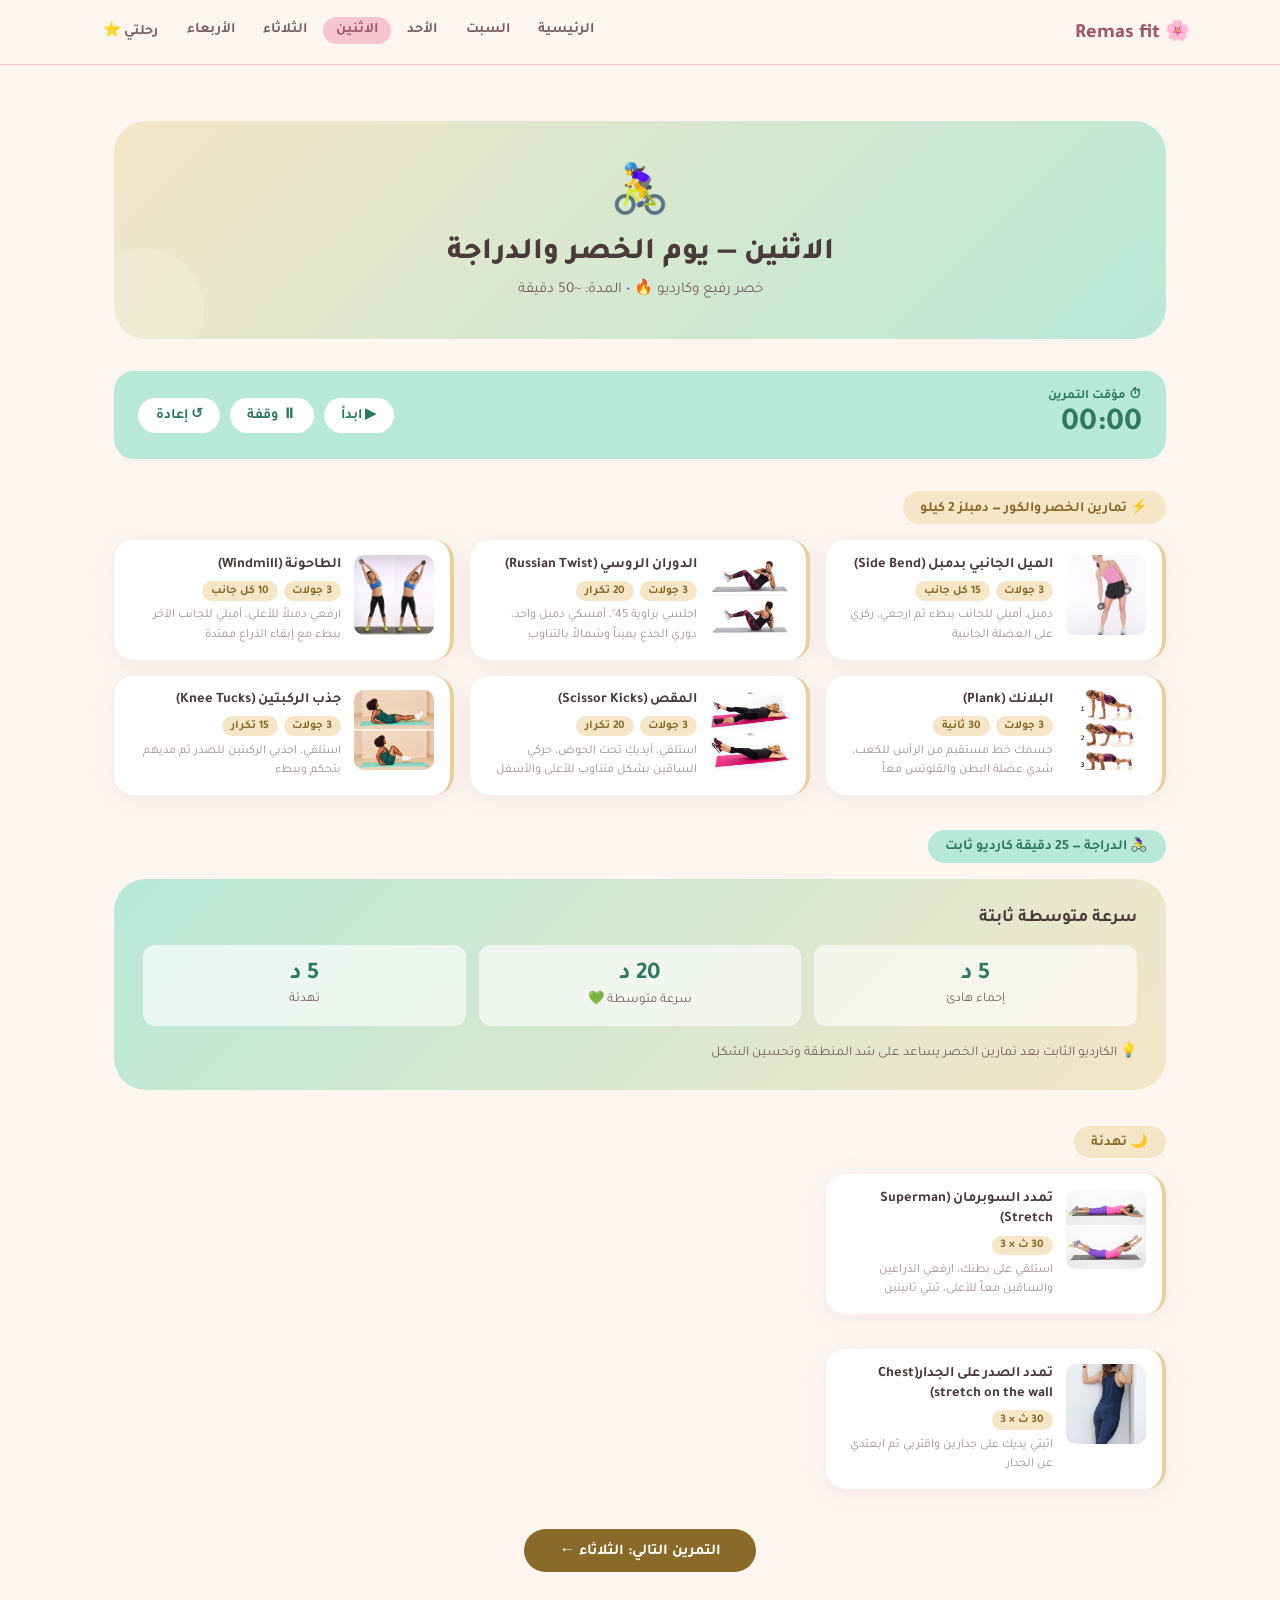
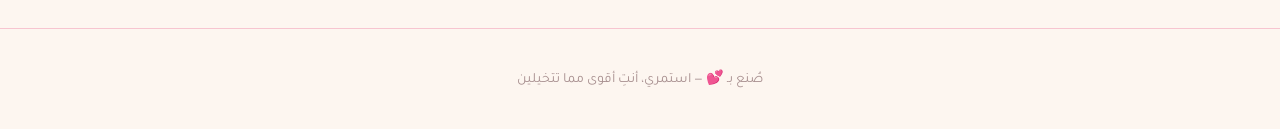
==== monday.html @ dd9282a8 "Update website" ====
<!DOCTYPE html>
<html lang="ar" dir="rtl">
<head>
<meta charset="UTF-8"/>
<meta name="viewport" content="width=device-width, initial-scale=1.0"/>
<title>الاثنين — خصر + دراجة | ريماس فت</title>
<link rel="stylesheet" href="style.css"/>
</head>
<body>
<nav>
  <div class="nav-inner">
    <a class="nav-logo" href="index.html">🌸 Remas fit</a>
    <ul class="nav-links">
      <li><a href="index.html">الرئيسية</a></li>
      <li><a href="saturday.html">السبت</a></li>
      <li><a href="sunday.html">الأحد</a></li>
      <li><a href="monday.html" class="active">الاثنين</a></li>
      <li><a href="tuesday.html">الثلاثاء</a></li>
      <li><a href="wednesday.html">الأربعاء</a></li>
      <li><a href="my-journey.html">رحلتي ⭐</a></li>
    </ul>
  </div>
</nav>

<div class="section">
  <div class="day-hero" style="background:linear-gradient(135deg,var(--sand) 0%,var(--mint) 100%)">
    <span class="day-hero-emoji">🚴‍♀️</span>
    <h1>الاثنين — يوم الخصر والدراجة</h1>
    <p>خصر رفيع وكارديو 🔥 • المدة: ~50 دقيقة</p>
  </div>

  <div class="timer-bar">
    <div>
      <div class="timer-label">⏱ مؤقت التمرين</div>
      <div class="timer-display" id="timerDisplay">00:00</div>
    </div>
    <div class="timer-controls">
      <button class="timer-btn" onclick="startTimer()">▶ ابدأ</button>
      <button class="timer-btn" onclick="pauseTimer()">⏸ وقفة</button>
      <button class="timer-btn" onclick="resetTimer()">↺ إعادة</button>
    </div>
  </div>

  <div class="workout-section">
    <div class="workout-label sand">⚡ تمارين الخصر والكور — دمبلز 2 كيلو</div>
    <div class="exercise-grid">

      <div class="exercise-card sand-border">
        <img class="exercise-img" src="images/Side bend with dumbbell.jpg" alt="ميل جانبي بدمبل" onerror="this.style.display='none';this.nextElementSibling.style.display='flex'"/>
        <div class="exercise-img-placeholder" style="display:none"><span>⚡</span>Side bend with dumbbell.jpg</div>
        <div class="exercise-body">
        <div class="exercise-name">الميل الجانبي بدمبل (Side Bend)</div>
        <div class="exercise-meta"><span class="pill sand">3 جولات</span><span class="pill sand">15 كل جانب</span></div>
        <div class="exercise-tip">دمبل, أميلي للجانب ببطء ثم ارجعي، ركزي على العضلة الجانبية</div>
        </div>
      </div>

      <div class="exercise-card sand-border">
        <img class="exercise-img" src="images/Russian Twist.webp" alt="دوران روسي" onerror="this.style.display='none';this.nextElementSibling.style.display='flex'"/>
        <div class="exercise-img-placeholder" style="display:none"><span>⚡</span>Russian Twist.webp</div>
        <div class="exercise-body">
        <div class="exercise-name">الدوران الروسي (Russian Twist)</div>
        <div class="exercise-meta"><span class="pill sand">3 جولات</span><span class="pill sand">20 تكرار</span></div>
        <div class="exercise-tip">اجلسي بزاوية 45°، أمسكي دمبل واحد، دوري الجذع يميناً وشمالاً بالتناوب</div>
        </div>
      </div>

      <div class="exercise-card sand-border">
        <img class="exercise-img" src="images/Side Bend.jpg" alt="الطاحونة" onerror="this.style.display='none';this.nextElementSibling.style.display='flex'"/>
        <div class="exercise-img-placeholder" style="display:none"><span>⚡</span>Side Bend.jpg</div>
        <div class="exercise-body">
        <div class="exercise-name">الطاحونة (Windmill)</div>
        <div class="exercise-meta"><span class="pill sand">3 جولات</span><span class="pill sand">10 كل جانب</span></div>
        <div class="exercise-tip">ارفعي دمبلاً للأعلى، أميلي للجانب الآخر ببطء مع إبقاء الذراع ممتدة</div>
        </div>
      </div>

      <div class="exercise-card sand-border">
        <img class="exercise-img" src="images/Plank.jpg" alt="بلانك" onerror="this.style.display='none';this.nextElementSibling.style.display='flex'"/>
        <div class="exercise-img-placeholder" style="display:none"><span>⚡</span>Plank.jpg</div>
        <div class="exercise-body">
        <div class="exercise-name">البلانك (Plank)</div>
        <div class="exercise-meta"><span class="pill sand">3 جولات</span><span class="pill sand">30 ثانية</span></div>
        <div class="exercise-tip">جسمك خط مستقيم من الرأس للكعب، شدي عضلة البطن والقلوتس معاً</div>
        </div>
      </div>

      <div class="exercise-card sand-border">
        <img class="exercise-img" src="images/Scissor Kicks.jpg" alt="مقص" onerror="this.style.display='none';this.nextElementSibling.style.display='flex'"/>
        <div class="exercise-img-placeholder" style="display:none"><span>⚡</span>Scissor Kicks.jpg</div>
        <div class="exercise-body">
        <div class="exercise-name">المقص (Scissor Kicks)</div>
        <div class="exercise-meta"><span class="pill sand">3 جولات</span><span class="pill sand">20 تكرار</span></div>
        <div class="exercise-tip">استلقي، أيديكِ تحت الحوض، حركي الساقين بشكل متناوب للأعلى والأسفل</div>
        </div>
      </div>

      <div class="exercise-card sand-border">
        <img class="exercise-img" src="images/Knee Tucks.jpg" alt="جذب الركبتين" onerror="this.style.display='none';this.nextElementSibling.style.display='flex'"/>
        <div class="exercise-img-placeholder" style="display:none"><span>⚡</span>Knee Tucks.jpg</div>
        <div class="exercise-body">
        <div class="exercise-name">جذب الركبتين (Knee Tucks)</div>
        <div class="exercise-meta"><span class="pill sand">3 جولات</span><span class="pill sand">15 تكرار</span></div>
        <div class="exercise-tip">استلقي، اجذبي الركبتين للصدر ثم مديهم بتحكم وببطء</div>
        </div>
      </div>

    </div>
  </div>

  <div class="workout-section">
    <div class="workout-label mint">🚴‍♀️ الدراجة — 25 دقيقة كارديو ثابت</div>
    <div class="bike-card">
      <h3>سرعة متوسطة ثابتة</h3>
      <div class="bike-intervals">
        <div class="interval-step"><span class="time">5 د</span><span class="desc">إحماء هادئ</span></div>
        <div class="interval-step"><span class="time">20 د</span><span class="desc">سرعة متوسطة 💚</span></div>
        <div class="interval-step"><span class="time">5 د</span><span class="desc">تهدئة</span></div>
      </div>
      <p style="margin-top:1rem;font-size:0.85rem;color:var(--text-mid)">💡 الكارديو الثابت بعد تمارين الخصر يساعد على شد المنطقة وتحسين الشكل</p>
    </div>
  </div>

  <div class="workout-section">
    <div class="workout-label sand">🌙 تهدئة</div>
    <div class="exercise-grid">
      <div class="exercise-card sand-border">
        <img class="exercise-img" src="images/Superman stretch.jpg" alt="سوبرمان ستريتش" onerror="this.style.display='none';this.nextElementSibling.style.display='flex'"/>
        <div class="exercise-img-placeholder" style="display:none"><span>🌙</span>Superman stretch.jpg</div>
        <div class="exercise-body">
        <div class="exercise-name">تمدد السوبرمان (Superman Stretch)</div>
        <div class="exercise-meta"><span class="pill sand">30 ث × 3</span></div>
        <div class="exercise-tip">استلقي على بطنك، ارفعي الذراعين والساقين معاً للأعلى، ثبتي ثانيتين</div>
        </div>
      </div>
    </div>
  </div>

    <div class="workout-section">
    <div class="exercise-grid">
      <div class="exercise-card sand-border">
        <img class="exercise-img" src="images/Chest stretch on the wall.jpg" alt="تمدد الصدر على الجدار" onerror="this.style.display='none';this.nextElementSibling.style.display='flex'"/>
        <div class="exercise-img-placeholder" style="display:none"><span>🌙</span>Chest stretch on the wall.jpg</div>
        <div class="exercise-body">
        <div class="exercise-name">تمدد الصدر على الجدار(Chest stretch on the wall)</div>
        <div class="exercise-meta"><span class="pill sand">30 ث × 3</span></div>
        <div class="exercise-tip">اثبتي يديك على جدارين واقتربي ثم ابعتدي عن الجدار </div>
        </div>
      </div>
    </div>
  </div>


  <div style="text-align:center;margin-top:2.5rem">
    <a class="next-btn sand" href="tuesday.html">التمرين التالي: الثلاثاء ←</a>
  </div>
</div>

<footer>
  <p>صُنع بـ <span>💕</span>  — استمري، أنتِ أقوى مما تتخيلين</p>
</footer>
<script>
let t=0,running=false,iv;
function fmt(s){return String(Math.floor(s/60)).padStart(2,'0')+':'+String(s%60).padStart(2,'0');}
function startTimer(){if(!running){running=true;iv=setInterval(()=>{t++;document.getElementById('timerDisplay').textContent=fmt(t);},1000);}}
function pauseTimer(){running=false;clearInterval(iv);}
function resetTimer(){pauseTimer();t=0;document.getElementById('timerDisplay').textContent='00:00';}
</script>
</body>
</html>
---- style.css ----
@import url('https://fonts.googleapis.com/css2?family=Tajawal:wght@300;400;500;700;800&family=Playfair+Display:wght@400;600&display=swap');

:root {
  --blush: #F7C5D0;
  --blush-dark: #e8a0b5;
  --blush-text: #9c5a6e;
  --mint: #B8E8D8;
  --mint-dark: #8dd4bc;
  --mint-text: #2d7a60;
  --sand: #F5E6C8;
  --sand-dark: #e8d0a0;
  --sand-text: #8a6a28;
  --cream: #FDF6F0;
  --cream-2: #fef9f5;
  --white: #ffffff;
  --text-dark: #4a3a3a;
  --text-mid: #7a6060;
  --text-light: #a89090;
  --radius-sm: 12px;
  --radius-md: 20px;
  --radius-lg: 32px;
  --shadow-soft: 0 4px 24px rgba(180,120,140,0.10);
  --shadow-card: 0 8px 32px rgba(180,120,140,0.13);
  --transition: 0.3s cubic-bezier(0.4,0,0.2,1);
}

*, *::before, *::after { margin: 0; padding: 0; box-sizing: border-box; }
html {
  scroll-behavior: smooth;
  overflow-x: hidden;
}

body {
  font-family: 'Tajawal', sans-serif;
  background-color: var(--cream);
  color: var(--text-dark);
  min-height: 100vh;
  direction: rtl;
  overflow-x: hidden;
  width: 100%;
}

/* ─── NAV ─── */
nav {
  background: rgba(253,246,240,0.95);
  backdrop-filter: blur(12px);
  border-bottom: 1.5px solid var(--blush);
  position: sticky;
  top: 0;
  z-index: 100;
  padding: 0 1.5rem;
}

.nav-inner {
  max-width: 1100px;
  width: 100%;
  margin: 0 auto;
  display: flex;
  align-items: center;
  justify-content: space-between;
  height: 64px;
  box-sizing: border-box;
  gap: 0.5rem;
}

.nav-logo {
  font-family: 'Tajawal', sans-serif;
  font-size: 1.25rem;
  font-weight: 800;
  color: var(--blush-text);
  text-decoration: none;
  white-space: nowrap;
}

.nav-links {
  display: flex;
  gap: 0.2rem;
  list-style: none;
  flex-wrap: wrap;
  justify-content: center;
}

.nav-links a {
  text-decoration: none;
  color: var(--text-mid);
  font-size: 0.9rem;
  font-weight: 600;
  padding: 0.4rem 0.8rem;
  border-radius: 50px;
  transition: var(--transition);
}

.nav-links a:hover,
.nav-links a.active {
  background: var(--blush);
  color: var(--blush-text);
}

/* ─── HERO ─── */
.hero {
  max-width: 1100px;
  margin: 3rem auto 0;
  padding: 0 2rem;
  text-align: center;
}

.hero-badge {
  display: inline-block;
  background: var(--blush);
  color: var(--blush-text);
  font-size: 0.9rem;
  font-weight: 700;
  padding: 0.4rem 1.4rem;
  border-radius: 50px;
  margin-bottom: 1.2rem;
  animation: fadeUp 0.6s ease both;
}

.hero h1 {
  font-family: 'Tajawal', sans-serif;
  font-size: clamp(2rem, 5vw, 3rem);
  font-weight: 800;
  color: var(--text-dark);
  line-height: 1.3;
  margin-bottom: 1rem;
  animation: fadeUp 0.7s ease both;
}

.hero h1 span { color: var(--blush-text); }

.hero-sub {
  font-size: 1.05rem;
  color: var(--text-mid);
  max-width: 520px;
  margin: 0 auto 2rem;
  line-height: 1.8;
  animation: fadeUp 0.8s ease both;
}

/* ─── QUOTE CARDS ─── */
.quotes-grid {
  display: grid;
  grid-template-columns: repeat(auto-fit, minmax(260px, 1fr));
  gap: 1.2rem;
  max-width: 1100px;
  margin: 2.5rem auto;
  padding: 0 2rem;
}

.quote-card {
  border-radius: var(--radius-md);
  padding: 1.6rem 1.4rem;
  position: relative;
  overflow: hidden;
  box-shadow: var(--shadow-soft);
  animation: fadeUp 0.8s ease both;
}

.quote-card:nth-child(1) { background: var(--blush); animation-delay: 0.1s; }
.quote-card:nth-child(2) { background: var(--mint);  animation-delay: 0.2s; }
.quote-card:nth-child(3) { background: var(--sand);  animation-delay: 0.3s; }

.quote-card::before {
  content: '❝';
  position: absolute;
  top: -8px; right: 16px;
  font-size: 4rem;
  opacity: 0.12;
  font-family: serif;
}

.quote-card p  { font-size: 1rem; font-weight: 600; line-height: 1.7; color: var(--text-dark); }
.quote-card span { display: block; margin-top: 0.6rem; font-size: 0.82rem; color: var(--text-mid); }

/* ─── SECTION ─── */
.section {
  max-width: 1100px;
  width: 100%;
  margin: 3.5rem auto;
  padding: 0 1.5rem;
  box-sizing: border-box;
}

.section-title {
  text-align: center;
  font-family: 'Tajawal', sans-serif;
  font-size: 1.7rem;
  font-weight: 800;
  color: var(--text-dark);
  margin-bottom: 0.4rem;
}

.section-sub {
  text-align: center;
  color: var(--text-light);
  font-size: 0.92rem;
  margin-bottom: 2rem;
}

/* ─── WEEK GRID ─── */
.week-grid {
  display: grid;
  grid-template-columns: repeat(auto-fit, minmax(140px, 1fr));
  gap: 1rem;
}

.day-card {
  background: var(--white);
  border-radius: var(--radius-md);
  padding: 1.4rem 1rem;
  text-align: center;
  text-decoration: none;
  color: inherit;
  box-shadow: var(--shadow-soft);
  transition: var(--transition);
  border: 2px solid transparent;
  display: block;
}

.day-card:hover {
  transform: translateY(-4px);
  box-shadow: var(--shadow-card);
  border-color: var(--blush);
}

.day-card.rest { background: var(--cream-2); opacity: 0.85; cursor: default; }

.day-emoji  { font-size: 2rem; display: block; margin-bottom: 0.5rem; }
.day-name   { font-weight: 700; font-size: 0.95rem; color: var(--text-dark); display: block; margin-bottom: 0.25rem; }
.day-focus  { font-size: 0.78rem; color: var(--text-light); }

/* ─── DAY HERO ─── */
.day-hero {
  background: linear-gradient(135deg, var(--blush) 0%, var(--sand) 100%);
  border-radius: var(--radius-lg);
  padding: 2.5rem 2rem;
  text-align: center;
  margin-bottom: 2rem;
  position: relative;
  overflow: hidden;
}

.day-hero::after {
  content: '';
  position: absolute;
  bottom: -30px; left: -30px;
  width: 120px; height: 120px;
  background: rgba(255,255,255,0.15);
  border-radius: 50%;
}

.day-hero-emoji { font-size: 3rem; display: block; margin-bottom: 0.5rem; }
.day-hero h1 { font-family: 'Tajawal', sans-serif; font-weight: 800; font-size: 1.9rem; color: var(--text-dark); margin-bottom: 0.4rem; }
.day-hero p  { color: var(--text-mid); font-size: 0.95rem; }

/* ─── TIMER ─── */
.timer-bar {
  background: var(--mint);
  border-radius: var(--radius-md);
  padding: 1rem 1.5rem;
  display: flex;
  align-items: center;
  justify-content: space-between;
  margin-bottom: 2rem;
  gap: 1rem;
  flex-wrap: wrap;
}

.timer-label   { font-size: 0.8rem; font-weight: 700; color: var(--mint-text); }
.timer-display { font-family: 'Tajawal', sans-serif; font-size: 2rem; font-weight: 700; color: var(--mint-text); }
.timer-controls { display: flex; gap: 0.6rem; }

.timer-btn {
  background: var(--white);
  border: none;
  border-radius: 50px;
  padding: 0.45rem 1.1rem;
  font-family: 'Tajawal', sans-serif;
  font-size: 0.9rem;
  font-weight: 700;
  color: var(--mint-text);
  cursor: pointer;
  transition: var(--transition);
}
.timer-btn:hover { background: var(--mint-dark); }

/* ─── WORKOUT BLOCKS ─── */
.workout-section { margin-bottom: 2.2rem; width: 100%; box-sizing: border-box; }

.workout-label {
  display: inline-flex;
  align-items: center;
  gap: 0.5rem;
  background: var(--blush);
  color: var(--blush-text);
  font-size: 0.88rem;
  font-weight: 700;
  padding: 0.4rem 1.1rem;
  border-radius: 50px;
  margin-bottom: 1rem;
}
.workout-label.mint { background: var(--mint); color: var(--mint-text); }
.workout-label.sand { background: var(--sand); color: var(--sand-text); }

.exercise-grid {
  display: grid;
  grid-template-columns: repeat(auto-fill, minmax(260px, 1fr));
  gap: 1rem;
  width: 100%;
  box-sizing: border-box;
}

.exercise-card {
  background: var(--white);
  border-radius: var(--radius-md);
  padding: 0.9rem 1rem;
  box-shadow: var(--shadow-soft);
  transition: var(--transition);
  border-right: 4px solid var(--blush);
  display: flex;
  flex-direction: row;
  gap: 0.8rem;
  align-items: flex-start;
  width: 100%;
  box-sizing: border-box;
  overflow: hidden;
}
.exercise-card.mint-border { border-color: var(--mint-dark); }
.exercise-card.sand-border { border-color: var(--sand-dark); }
.exercise-card:hover { transform: translateY(-2px); box-shadow: var(--shadow-card); }

/* صورة صغيرة ثابتة على اليمين */
.exercise-img {
  width: 80px;
  height: 80px;
  min-width: 80px;
  max-width: 80px;
  object-fit: cover;
  border-radius: 10px;
  display: block;
  background: var(--cream);
  flex-shrink: 0;
}

.exercise-img-placeholder {
  width: 80px;
  height: 80px;
  min-width: 80px;
  max-width: 80px;
  border-radius: 10px;
  background: var(--cream);
  display: flex;
  align-items: center;
  justify-content: center;
  flex-direction: column;
  gap: 0.15rem;
  border: 2px dashed var(--blush-dark);
  color: var(--text-light);
  font-size: 0.58rem;
  font-family: 'Tajawal', sans-serif;
  text-align: center;
  padding: 0.3rem;
  word-break: break-word;
  flex-shrink: 0;
}
.exercise-img-placeholder span { font-size: 1.3rem; display: block; }

/* النص على اليسار */
.exercise-body {
  flex: 1;
  min-width: 0;
  overflow: hidden;
}

.exercise-name {
  font-weight: 700;
  font-size: 0.9rem;
  color: var(--text-dark);
  margin-bottom: 0.4rem;
  line-height: 1.4;
  word-wrap: break-word;
}

.exercise-meta {
  display: flex;
  gap: 0.35rem;
  flex-wrap: wrap;
  margin-bottom: 0.35rem;
}

.pill {
  background: var(--cream);
  color: var(--text-mid);
  font-size: 0.73rem;
  font-weight: 600;
  padding: 0.18rem 0.55rem;
  border-radius: 50px;
  white-space: nowrap;
}
.pill.blush { background: var(--blush); color: var(--blush-text); }
.pill.mint  { background: var(--mint);  color: var(--mint-text); }
.pill.sand  { background: var(--sand);  color: var(--sand-text); }

.exercise-tip {
  font-size: 0.78rem;
  color: var(--text-light);
  line-height: 1.55;
  word-wrap: break-word;
}

/* ─── BIKE ─── */
.bike-card {
  background: linear-gradient(135deg, var(--mint) 0%, var(--sand) 100%);
  border-radius: var(--radius-lg);
  padding: 1.8rem;
  margin-bottom: 1rem;
}
.bike-card h3 { font-size: 1.1rem; font-weight: 700; color: var(--text-dark); margin-bottom: 1rem; }

.bike-intervals {
  display: grid;
  grid-template-columns: repeat(auto-fit, minmax(130px, 1fr));
  gap: 0.8rem;
}

.interval-step {
  background: rgba(255,255,255,0.65);
  border-radius: var(--radius-sm);
  padding: 1rem;
  text-align: center;
}
.interval-step .time { font-family: 'Tajawal', sans-serif; font-size: 1.5rem; font-weight: 700; color: var(--mint-text); display: block; }
.interval-step .desc { font-size: 0.82rem; color: var(--text-mid); }

/* ─── NEXT BTN ─── */
.next-btn {
  display: inline-block;
  background: var(--blush-text);
  color: white;
  padding: 0.7rem 2.2rem;
  border-radius: 50px;
  text-decoration: none;
  font-weight: 700;
  font-size: 0.95rem;
  transition: var(--transition);
}
.next-btn:hover { opacity: 0.88; transform: scale(1.03); }
.next-btn.mint  { background: var(--mint-text); }
.next-btn.sand  { background: var(--sand-text); }

/* ─── JOURNEY PAGE ─── */
.journey-tabs {
  display: flex;
  gap: 0.5rem;
  background: var(--white);
  padding: 0.5rem;
  border-radius: 50px;
  width: fit-content;
  margin: 0 auto 2rem;
  box-shadow: var(--shadow-soft);
  flex-wrap: wrap;
  justify-content: center;
}

.tab-btn {
  background: transparent;
  border: none;
  padding: 0.5rem 1.3rem;
  border-radius: 50px;
  font-family: 'Tajawal', sans-serif;
  font-size: 0.92rem;
  font-weight: 700;
  color: var(--text-mid);
  cursor: pointer;
  transition: var(--transition);
}
.tab-btn.active { background: var(--blush); color: var(--blush-text); }

.tab-content { display: none; }
.tab-content.active { display: block; animation: fadeUp 0.4s ease both; }

.progress-week {
  background: var(--white);
  border-radius: var(--radius-md);
  padding: 1.5rem;
  box-shadow: var(--shadow-soft);
  margin-bottom: 1.2rem;
}
.progress-week h3 { font-size: 1rem; font-weight: 700; margin-bottom: 1rem; color: var(--text-dark); }

.progress-days { display: flex; gap: 0.6rem; flex-wrap: wrap; }

.progress-day {
  width: 46px; height: 46px;
  border-radius: 50%;
  border: 2px solid var(--blush);
  display: flex; align-items: center; justify-content: center;
  font-size: 0.75rem; font-weight: 700;
  color: var(--text-light);
  cursor: pointer;
  transition: var(--transition);
  user-select: none;
}
.progress-day:hover { transform: scale(1.1); }
.progress-day.done { background: var(--blush); color: var(--blush-text); border-color: var(--blush-dark); }
.progress-day.rest-day { border-color: var(--mint); color: var(--mint-text); }
.progress-day.rest-day.done { background: var(--mint); }

.note-box textarea {
  width: 100%;
  border: 1.5px solid var(--blush);
  border-radius: var(--radius-sm);
  padding: 0.8rem 1rem;
  font-family: 'Tajawal', sans-serif;
  font-size: 0.92rem;
  color: var(--text-dark);
  background: var(--cream);
  resize: vertical;
  min-height: 70px;
  outline: none;
  transition: var(--transition);
  margin-top: 1rem;
  direction: rtl;
}
.note-box textarea:focus { border-color: var(--blush-dark); background: var(--white); }

.goals-grid {
  display: grid;
  grid-template-columns: repeat(auto-fit, minmax(240px, 1fr));
  gap: 1.2rem;
}

.goal-card {
  background: var(--white);
  border-radius: var(--radius-md);
  padding: 1.5rem;
  box-shadow: var(--shadow-soft);
  text-align: center;
}
.goal-icon { font-size: 2rem; margin-bottom: 0.5rem; display: block; }
.goal-card h3 { font-size: 0.95rem; font-weight: 700; color: var(--text-dark); margin-bottom: 0.8rem; }

.goal-input {
  width: 100%;
  border: 1.5px solid var(--blush);
  border-radius: var(--radius-sm);
  padding: 0.6rem 0.9rem;
  font-family: 'Tajawal', sans-serif;
  font-size: 0.9rem;
  color: var(--text-dark);
  background: var(--cream);
  outline: none;
  transition: var(--transition);
  text-align: center;
  direction: rtl;
}
.goal-input:focus { border-color: var(--blush-dark); background: var(--white); }

.library-filter {
  display: flex;
  gap: 0.5rem;
  flex-wrap: wrap;
  margin-bottom: 1.5rem;
  justify-content: center;
}

.filter-btn {
  background: var(--white);
  border: 1.5px solid var(--blush);
  color: var(--blush-text);
  padding: 0.4rem 1rem;
  border-radius: 50px;
  font-family: 'Tajawal', sans-serif;
  font-size: 0.88rem;
  font-weight: 700;
  cursor: pointer;
  transition: var(--transition);
}
.filter-btn.active, .filter-btn:hover { background: var(--blush); }

.save-btn {
  background: var(--blush-text);
  color: white;
  border: none;
  padding: 0.6rem 1.6rem;
  border-radius: 50px;
  font-family: 'Tajawal', sans-serif;
  font-size: 0.92rem;
  font-weight: 700;
  cursor: pointer;
  transition: var(--transition);
}
.save-btn:hover { opacity: 0.88; transform: scale(1.03); }

/* ─── FOOTER ─── */
footer {
  text-align: center;
  padding: 2.5rem 1rem;
  color: var(--text-light);
  font-size: 0.88rem;
  border-top: 1.5px solid var(--blush);
  margin-top: 3rem;
}
footer span { color: var(--blush-text); }

/* ─── ANIMATIONS ─── */
@keyframes fadeUp {
  from { opacity: 0; transform: translateY(20px); }
  to   { opacity: 1; transform: translateY(0); }
}

/* ─── RESPONSIVE ─── */
@media (max-width: 640px) {
  .nav-links { display: none; }
  .week-grid { grid-template-columns: repeat(3, 1fr); }
  .day-card  { padding: 1rem 0.5rem; }
  .day-emoji { font-size: 1.5rem; }
  .day-name  { font-size: 0.78rem; }
}
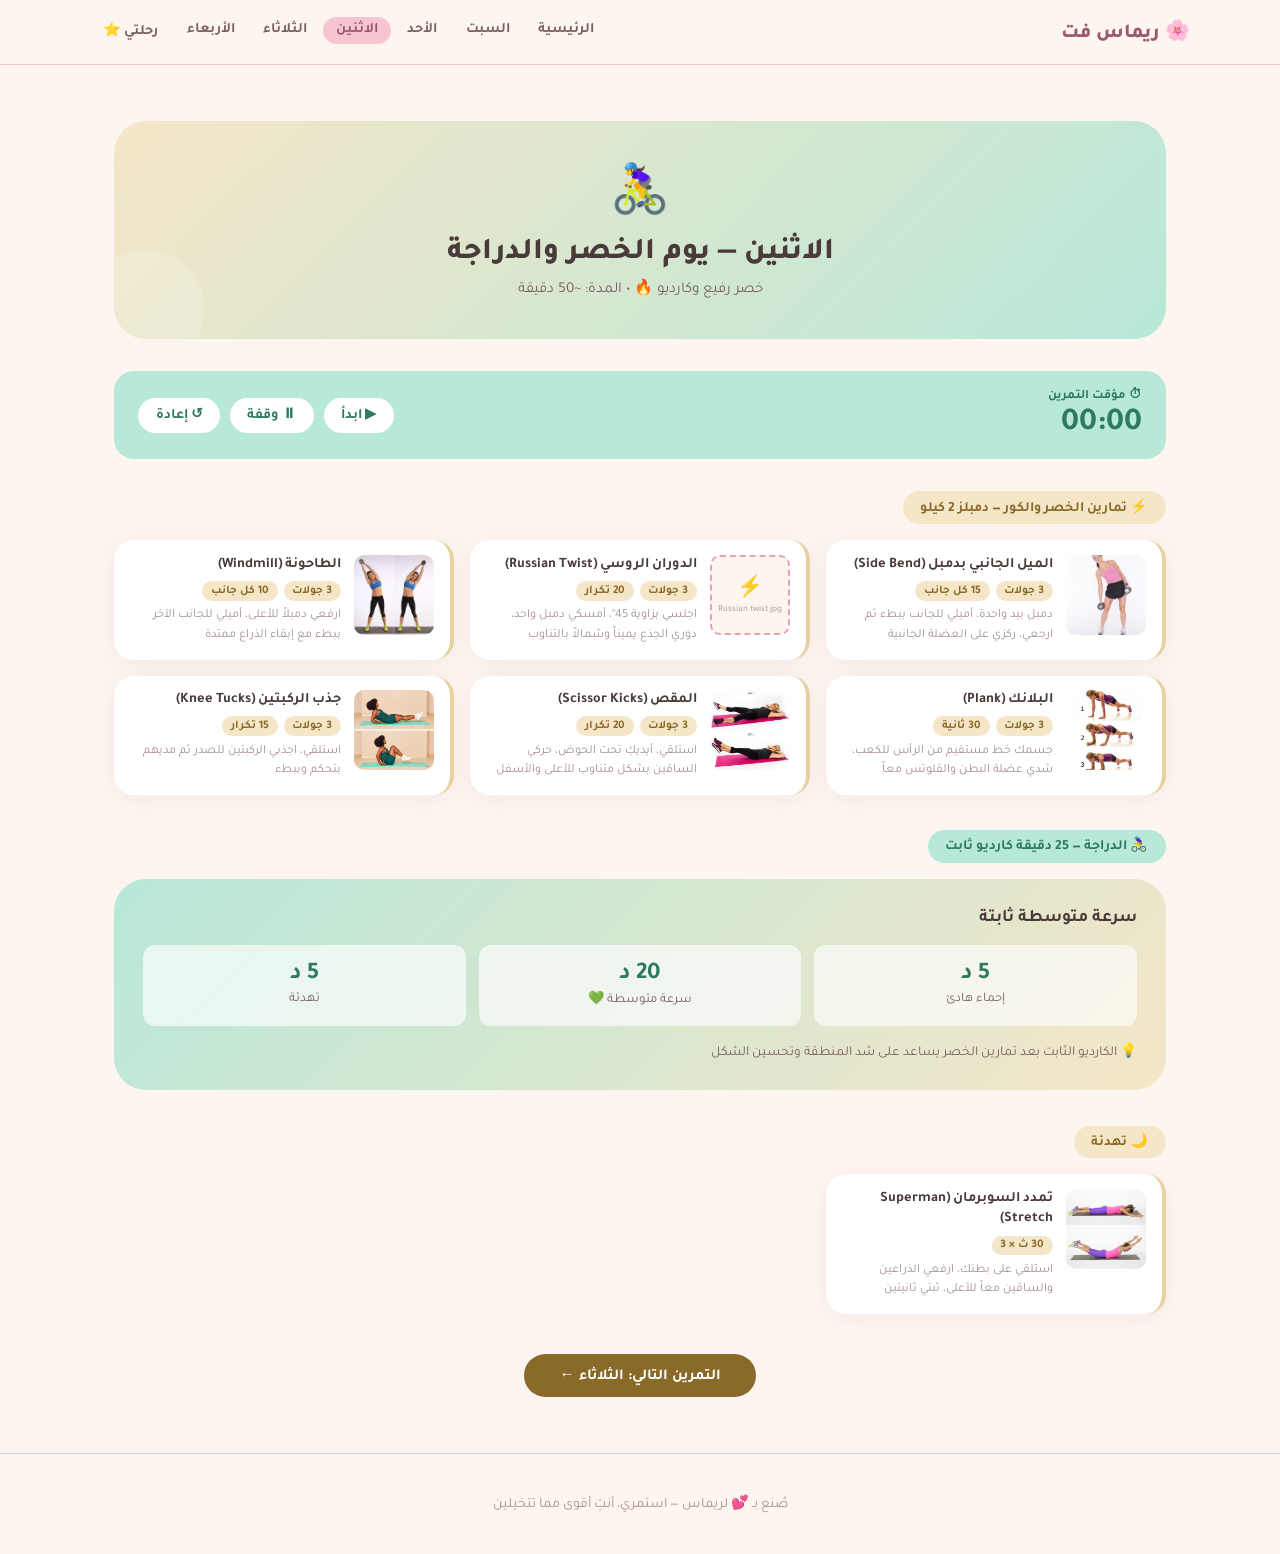
==== commit 0b3ad5e7: "Fix service worker paths" ====
--- a/monday.html
+++ b/monday.html
@@ -3,13 +3,20 @@
 <head>
 <meta charset="UTF-8"/>
 <meta name="viewport" content="width=device-width, initial-scale=1.0"/>
+  <link rel="manifest" href="manifest.json"/>
+  <meta name="mobile-web-app-capable" content="yes"/>
+  <meta name="apple-mobile-web-app-capable" content="yes"/>
+  <meta name="apple-mobile-web-app-status-bar-style" content="default"/>
+  <meta name="apple-mobile-web-app-title" content="ريماس فت"/>
+  <meta name="theme-color" content="#F7C5D0"/>
+  <link rel="apple-touch-icon" href="icons/icon-192.png"/>
 <title>الاثنين — خصر + دراجة | ريماس فت</title>
 <link rel="stylesheet" href="style.css"/>
 </head>
 <body>
 <nav>
   <div class="nav-inner">
-    <a class="nav-logo" href="index.html">🌸 Remas fit</a>
+    <a class="nav-logo" href="index.html">🌸 ريماس فت</a>
     <ul class="nav-links">
       <li><a href="index.html">الرئيسية</a></li>
       <li><a href="saturday.html">السبت</a></li>
@@ -51,13 +58,13 @@
         <div class="exercise-body">
         <div class="exercise-name">الميل الجانبي بدمبل (Side Bend)</div>
         <div class="exercise-meta"><span class="pill sand">3 جولات</span><span class="pill sand">15 كل جانب</span></div>
-        <div class="exercise-tip">دمبل, أميلي للجانب ببطء ثم ارجعي، ركزي على العضلة الجانبية</div>
+        <div class="exercise-tip">دمبل بيد واحدة، أميلي للجانب ببطء ثم ارجعي، ركزي على العضلة الجانبية</div>
         </div>
       </div>
 
       <div class="exercise-card sand-border">
-        <img class="exercise-img" src="images/Russian Twist.webp" alt="دوران روسي" onerror="this.style.display='none';this.nextElementSibling.style.display='flex'"/>
-        <div class="exercise-img-placeholder" style="display:none"><span>⚡</span>Russian Twist.webp</div>
+        <img class="exercise-img" src="images/Russian twist.jpg" alt="دوران روسي" onerror="this.style.display='none';this.nextElementSibling.style.display='flex'"/>
+        <div class="exercise-img-placeholder" style="display:none"><span>⚡</span>Russian twist.jpg</div>
         <div class="exercise-body">
         <div class="exercise-name">الدوران الروسي (Russian Twist)</div>
         <div class="exercise-meta"><span class="pill sand">3 جولات</span><span class="pill sand">20 تكرار</span></div>
@@ -136,28 +143,13 @@
     </div>
   </div>
 
-    <div class="workout-section">
-    <div class="exercise-grid">
-      <div class="exercise-card sand-border">
-        <img class="exercise-img" src="images/Chest stretch on the wall.jpg" alt="تمدد الصدر على الجدار" onerror="this.style.display='none';this.nextElementSibling.style.display='flex'"/>
-        <div class="exercise-img-placeholder" style="display:none"><span>🌙</span>Chest stretch on the wall.jpg</div>
-        <div class="exercise-body">
-        <div class="exercise-name">تمدد الصدر على الجدار(Chest stretch on the wall)</div>
-        <div class="exercise-meta"><span class="pill sand">30 ث × 3</span></div>
-        <div class="exercise-tip">اثبتي يديك على جدارين واقتربي ثم ابعتدي عن الجدار </div>
-        </div>
-      </div>
-    </div>
-  </div>
-
-
   <div style="text-align:center;margin-top:2.5rem">
     <a class="next-btn sand" href="tuesday.html">التمرين التالي: الثلاثاء ←</a>
   </div>
 </div>
 
 <footer>
-  <p>صُنع بـ <span>💕</span>  — استمري، أنتِ أقوى مما تتخيلين</p>
+  <p>صُنع بـ <span>💕</span> لريماس — استمري، أنتِ أقوى مما تتخيلين</p>
 </footer>
 <script>
 let t=0,running=false,iv;
@@ -166,5 +158,13 @@
 function pauseTimer(){running=false;clearInterval(iv);}
 function resetTimer(){pauseTimer();t=0;document.getElementById('timerDisplay').textContent='00:00';}
 </script>
+
+<script>
+if ('serviceWorker' in navigator) {
+  window.addEventListener('load', () => {
+    navigator.serviceWorker.register('/Remas-Fitness/sw.js');
+  });
+}
+</script>
 </body>
 </html>
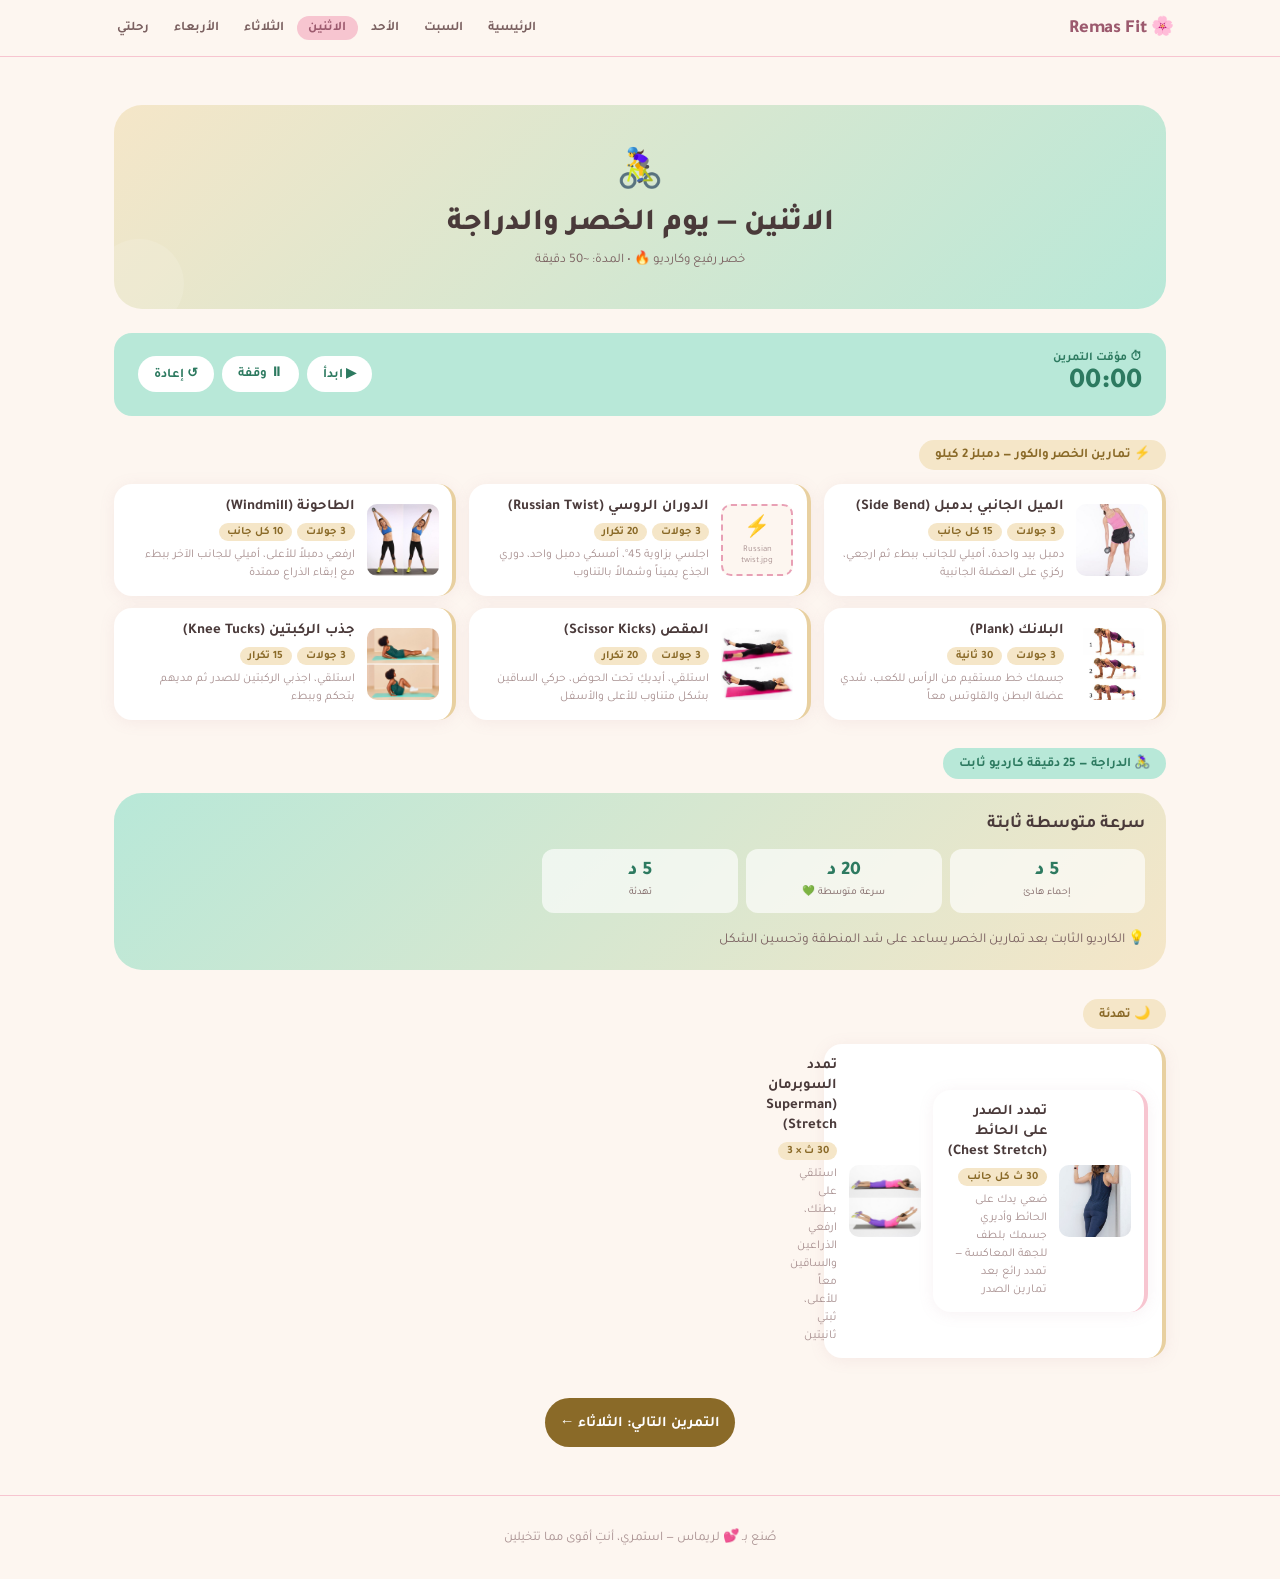
==== commit a03fa589: "Fix service worker paths" ====
--- a/monday.html
+++ b/monday.html
@@ -16,7 +16,7 @@
 <body>
 <nav>
   <div class="nav-inner">
-    <a class="nav-logo" href="index.html">🌸 ريماس فت</a>
+    <a class="nav-logo" href="index.html">🌸 Remas Fit</a>
     <ul class="nav-links">
       <li><a href="index.html">الرئيسية</a></li>
       <li><a href="saturday.html">السبت</a></li>
@@ -24,7 +24,7 @@
       <li><a href="monday.html" class="active">الاثنين</a></li>
       <li><a href="tuesday.html">الثلاثاء</a></li>
       <li><a href="wednesday.html">الأربعاء</a></li>
-      <li><a href="my-journey.html">رحلتي ⭐</a></li>
+      <li><a href="my-journey.html">رحلتي </a></li>
     </ul>
   </div>
 </nav>
@@ -132,6 +132,15 @@
     <div class="workout-label sand">🌙 تهدئة</div>
     <div class="exercise-grid">
       <div class="exercise-card sand-border">
+      <div class="exercise-card">
+        <img class="exercise-img" src="images/Chest stretch on the wall.jpg" alt="تمدد الصدر على الحائط" onerror="this.style.display='none';this.nextElementSibling.style.display='flex'"/>
+        <div class="exercise-img-placeholder" style="display:none"><span>🌙</span>Chest stretch on the wall.jpg</div>
+        <div class="exercise-body">
+        <div class="exercise-name">تمدد الصدر على الحائط (Chest Stretch)</div>
+        <div class="exercise-meta"><span class="pill sand">30 ث كل جانب</span></div>
+        <div class="exercise-tip">ضعي يدك على الحائط وأديري جسمك بلطف للجهة المعاكسة — تمدد رائع بعد تمارين الصدر</div>
+        </div>
+      </div>
         <img class="exercise-img" src="images/Superman stretch.jpg" alt="سوبرمان ستريتش" onerror="this.style.display='none';this.nextElementSibling.style.display='flex'"/>
         <div class="exercise-img-placeholder" style="display:none"><span>🌙</span>Superman stretch.jpg</div>
         <div class="exercise-body">
@@ -166,5 +175,38 @@
   });
 }
 </script>
+
+<nav class="bottom-nav">
+  <div class="bottom-nav-inner">
+      <a href="index.html" class="">
+        <span class="bn-icon">🏠</span>
+        <span>الرئيسية</span>
+      </a>
+      <a href="saturday.html" class="">
+        <span class="bn-icon">💪</span>
+        <span>السبت</span>
+      </a>
+      <a href="sunday.html" class="">
+        <span class="bn-icon">🍑</span>
+        <span>الأحد</span>
+      </a>
+      <a href="monday.html" class="active">
+        <span class="bn-icon">🚴‍♀️</span>
+        <span>الاثنين</span>
+      </a>
+      <a href="tuesday.html" class="">
+        <span class="bn-icon">✨</span>
+        <span>الثلاثاء</span>
+      </a>
+      <a href="wednesday.html" class="">
+        <span class="bn-icon">🌿</span>
+        <span>الأربعاء</span>
+      </a>
+      <a href="my-journey.html" class="">
+        <span class="bn-icon">⭐</span>
+        <span>رحلتي</span>
+      </a>
+  </div>
+</nav>
 </body>
 </html>
--- a/style.css
+++ b/style.css
@@ -1,5 +1,6 @@
-@import url('https://fonts.googleapis.com/css2?family=Tajawal:wght@300;400;500;700;800&family=Playfair+Display:wght@400;600&display=swap');
-
+@import url('https://fonts.googleapis.com/css2?family=Tajawal:wght@300;400;500;700;800&display=swap');
+
+/* ─── المتغيرات ─── */
 :root {
   --blush: #F7C5D0;
   --blush-dark: #e8a0b5;
@@ -17,17 +18,34 @@
   --text-mid: #7a6060;
   --text-light: #a89090;
   --radius-sm: 12px;
-  --radius-md: 20px;
-  --radius-lg: 32px;
-  --shadow-soft: 0 4px 24px rgba(180,120,140,0.10);
-  --shadow-card: 0 8px 32px rgba(180,120,140,0.13);
-  --transition: 0.3s cubic-bezier(0.4,0,0.2,1);
-}
-
-*, *::before, *::after { margin: 0; padding: 0; box-sizing: border-box; }
+  --radius-md: 18px;
+  --radius-lg: 28px;
+  --shadow-soft: 0 2px 16px rgba(180,120,140,0.10);
+  --shadow-card: 0 6px 24px rgba(180,120,140,0.15);
+  --transition: 0.25s ease;
+
+  /* أحجام الخط — أصغر للجوال */
+  --fs-xs: 0.75rem;
+  --fs-sm: 0.82rem;
+  --fs-md: 0.92rem;
+  --fs-lg: 1.1rem;
+  --fs-xl: 1.4rem;
+  --fs-2xl: 1.8rem;
+}
+
+/* ─── أساسيات ─── */
+*, *::before, *::after {
+  margin: 0;
+  padding: 0;
+  box-sizing: border-box;
+  -webkit-tap-highlight-color: transparent;
+}
+
 html {
   scroll-behavior: smooth;
   overflow-x: hidden;
+  /* منع التكبير التلقائي في iOS */
+  -webkit-text-size-adjust: 100%;
 }
 
 body {
@@ -37,18 +55,30 @@
   min-height: 100vh;
   direction: rtl;
   overflow-x: hidden;
-  width: 100%;
+  /* safe area للأيفون */
+  padding-bottom: env(safe-area-inset-bottom, 0px);
+  /* تحسين الخط على iOS */
+  -webkit-font-smoothing: antialiased;
+}
+
+/* منع التكبير عند الضغط على الـ inputs */
+input, textarea, select, button {
+  font-family: 'Tajawal', sans-serif;
+  font-size: 16px;
+  touch-action: manipulation;
 }
 
 /* ─── NAV ─── */
 nav {
-  background: rgba(253,246,240,0.95);
-  backdrop-filter: blur(12px);
+  background: rgba(253,246,240,0.96);
+  backdrop-filter: blur(16px);
+  -webkit-backdrop-filter: blur(16px);
   border-bottom: 1.5px solid var(--blush);
   position: sticky;
   top: 0;
   z-index: 100;
-  padding: 0 1.5rem;
+  /* safe area للـ notch */
+  padding-top: env(safe-area-inset-top, 0px);
 }
 
 .nav-inner {
@@ -58,34 +88,31 @@
   display: flex;
   align-items: center;
   justify-content: space-between;
-  height: 64px;
-  box-sizing: border-box;
-  gap: 0.5rem;
+  height: 56px;
+  padding: 0 1rem;
 }
 
 .nav-logo {
-  font-family: 'Tajawal', sans-serif;
-  font-size: 1.25rem;
+  font-size: 1.15rem;
   font-weight: 800;
   color: var(--blush-text);
   text-decoration: none;
   white-space: nowrap;
+  letter-spacing: -0.3px;
 }
 
 .nav-links {
   display: flex;
-  gap: 0.2rem;
+  gap: 0.15rem;
   list-style: none;
-  flex-wrap: wrap;
-  justify-content: center;
 }
 
 .nav-links a {
   text-decoration: none;
   color: var(--text-mid);
-  font-size: 0.9rem;
+  font-size: 0.82rem;
   font-weight: 600;
-  padding: 0.4rem 0.8rem;
+  padding: 0.35rem 0.7rem;
   border-radius: 50px;
   transition: var(--transition);
 }
@@ -96,118 +123,163 @@
   color: var(--blush-text);
 }
 
+/* ─── BOTTOM NAV للجوال ─── */
+.bottom-nav {
+  display: none;
+  position: fixed;
+  bottom: 0;
+  right: 0;
+  left: 0;
+  background: rgba(253,246,240,0.97);
+  backdrop-filter: blur(16px);
+  -webkit-backdrop-filter: blur(16px);
+  border-top: 1.5px solid var(--blush);
+  z-index: 100;
+  padding-bottom: env(safe-area-inset-bottom, 8px);
+}
+
+.bottom-nav-inner {
+  display: flex;
+  justify-content: space-around;
+  align-items: center;
+  height: 56px;
+  padding: 0 0.5rem;
+}
+
+.bottom-nav a {
+  display: flex;
+  flex-direction: column;
+  align-items: center;
+  gap: 2px;
+  text-decoration: none;
+  color: var(--text-light);
+  font-size: 0.6rem;
+  font-weight: 600;
+  padding: 0.3rem 0.5rem;
+  border-radius: var(--radius-sm);
+  transition: var(--transition);
+  min-width: 44px;
+}
+
+.bottom-nav a .bn-icon { font-size: 1.3rem; line-height: 1; }
+.bottom-nav a.active { color: var(--blush-text); }
+.bottom-nav a.active .bn-icon-wrap {
+  background: var(--blush);
+  border-radius: 50px;
+  padding: 0.2rem 0.6rem;
+}
+
+/* ─── SECTION ─── */
+.section {
+  max-width: 1100px;
+  width: 100%;
+  margin: 2rem auto;
+  padding: 0 1rem;
+  box-sizing: border-box;
+}
+
 /* ─── HERO ─── */
 .hero {
+  text-align: center;
+  padding: 1.5rem 1rem 0;
   max-width: 1100px;
-  margin: 3rem auto 0;
-  padding: 0 2rem;
-  text-align: center;
+  margin: 0 auto;
 }
 
 .hero-badge {
   display: inline-block;
   background: var(--blush);
   color: var(--blush-text);
-  font-size: 0.9rem;
-  font-weight: 700;
-  padding: 0.4rem 1.4rem;
-  border-radius: 50px;
-  margin-bottom: 1.2rem;
-  animation: fadeUp 0.6s ease both;
+  font-size: var(--fs-sm);
+  font-weight: 700;
+  padding: 0.35rem 1.2rem;
+  border-radius: 50px;
+  margin-bottom: 1rem;
+  animation: fadeUp 0.5s ease both;
 }
 
 .hero h1 {
-  font-family: 'Tajawal', sans-serif;
-  font-size: clamp(2rem, 5vw, 3rem);
+  font-size: clamp(1.6rem, 5vw, 2.8rem);
   font-weight: 800;
   color: var(--text-dark);
   line-height: 1.3;
-  margin-bottom: 1rem;
+  margin-bottom: 0.8rem;
+  animation: fadeUp 0.6s ease both;
+}
+
+.hero h1 span { color: var(--blush-text); }
+
+.hero-sub {
+  font-size: var(--fs-md);
+  color: var(--text-mid);
+  max-width: 480px;
+  margin: 0 auto 1.5rem;
+  line-height: 1.7;
   animation: fadeUp 0.7s ease both;
-}
-
-.hero h1 span { color: var(--blush-text); }
-
-.hero-sub {
-  font-size: 1.05rem;
-  color: var(--text-mid);
-  max-width: 520px;
-  margin: 0 auto 2rem;
-  line-height: 1.8;
-  animation: fadeUp 0.8s ease both;
 }
 
 /* ─── QUOTE CARDS ─── */
 .quotes-grid {
   display: grid;
-  grid-template-columns: repeat(auto-fit, minmax(260px, 1fr));
-  gap: 1.2rem;
+  grid-template-columns: repeat(auto-fit, minmax(240px, 1fr));
+  gap: 1rem;
   max-width: 1100px;
-  margin: 2.5rem auto;
-  padding: 0 2rem;
+  margin: 1.5rem auto;
+  padding: 0 1rem;
 }
 
 .quote-card {
   border-radius: var(--radius-md);
-  padding: 1.6rem 1.4rem;
+  padding: 1.2rem;
   position: relative;
   overflow: hidden;
   box-shadow: var(--shadow-soft);
-  animation: fadeUp 0.8s ease both;
+  animation: fadeUp 0.7s ease both;
 }
 
 .quote-card:nth-child(1) { background: var(--blush); animation-delay: 0.1s; }
-.quote-card:nth-child(2) { background: var(--mint);  animation-delay: 0.2s; }
-.quote-card:nth-child(3) { background: var(--sand);  animation-delay: 0.3s; }
+.quote-card:nth-child(2) { background: var(--mint);  animation-delay: 0.15s; }
+.quote-card:nth-child(3) { background: var(--sand);  animation-delay: 0.2s; }
 
 .quote-card::before {
   content: '❝';
   position: absolute;
-  top: -8px; right: 16px;
-  font-size: 4rem;
-  opacity: 0.12;
+  top: -8px; right: 12px;
+  font-size: 3.5rem;
+  opacity: 0.1;
   font-family: serif;
 }
 
-.quote-card p  { font-size: 1rem; font-weight: 600; line-height: 1.7; color: var(--text-dark); }
-.quote-card span { display: block; margin-top: 0.6rem; font-size: 0.82rem; color: var(--text-mid); }
-
-/* ─── SECTION ─── */
-.section {
-  max-width: 1100px;
-  width: 100%;
-  margin: 3.5rem auto;
-  padding: 0 1.5rem;
-  box-sizing: border-box;
-}
-
+.quote-card p { font-size: var(--fs-md); font-weight: 600; line-height: 1.6; color: var(--text-dark); }
+.quote-card span { display: block; margin-top: 0.5rem; font-size: var(--fs-xs); color: var(--text-mid); }
+
+/* ─── SECTION TITLES ─── */
 .section-title {
   text-align: center;
-  font-family: 'Tajawal', sans-serif;
-  font-size: 1.7rem;
+  font-size: var(--fs-xl);
   font-weight: 800;
   color: var(--text-dark);
-  margin-bottom: 0.4rem;
+  margin-bottom: 0.3rem;
 }
 
 .section-sub {
   text-align: center;
   color: var(--text-light);
-  font-size: 0.92rem;
-  margin-bottom: 2rem;
+  font-size: var(--fs-sm);
+  margin-bottom: 1.5rem;
 }
 
 /* ─── WEEK GRID ─── */
 .week-grid {
   display: grid;
-  grid-template-columns: repeat(auto-fit, minmax(140px, 1fr));
-  gap: 1rem;
+  grid-template-columns: repeat(4, 1fr);
+  gap: 0.7rem;
 }
 
 .day-card {
   background: var(--white);
   border-radius: var(--radius-md);
-  padding: 1.4rem 1rem;
+  padding: 1rem 0.5rem;
   text-align: center;
   text-decoration: none;
   color: inherit;
@@ -215,27 +287,24 @@
   transition: var(--transition);
   border: 2px solid transparent;
   display: block;
-}
-
-.day-card:hover {
-  transform: translateY(-4px);
-  box-shadow: var(--shadow-card);
-  border-color: var(--blush);
-}
-
-.day-card.rest { background: var(--cream-2); opacity: 0.85; cursor: default; }
-
-.day-emoji  { font-size: 2rem; display: block; margin-bottom: 0.5rem; }
-.day-name   { font-weight: 700; font-size: 0.95rem; color: var(--text-dark); display: block; margin-bottom: 0.25rem; }
-.day-focus  { font-size: 0.78rem; color: var(--text-light); }
+  /* حجم أدنى للضغط */
+  min-height: 88px;
+}
+
+.day-card:active { transform: scale(0.97); }
+.day-card.rest { background: var(--cream-2); opacity: 0.82; }
+
+.day-emoji  { font-size: 1.6rem; display: block; margin-bottom: 0.3rem; }
+.day-name   { font-weight: 700; font-size: 0.8rem; color: var(--text-dark); display: block; margin-bottom: 0.2rem; }
+.day-focus  { font-size: 0.68rem; color: var(--text-light); line-height: 1.3; }
 
 /* ─── DAY HERO ─── */
 .day-hero {
   background: linear-gradient(135deg, var(--blush) 0%, var(--sand) 100%);
   border-radius: var(--radius-lg);
-  padding: 2.5rem 2rem;
-  text-align: center;
-  margin-bottom: 2rem;
+  padding: 1.8rem 1.2rem;
+  text-align: center;
+  margin-bottom: 1.5rem;
   position: relative;
   overflow: hidden;
 }
@@ -243,157 +312,149 @@
 .day-hero::after {
   content: '';
   position: absolute;
-  bottom: -30px; left: -30px;
-  width: 120px; height: 120px;
-  background: rgba(255,255,255,0.15);
+  bottom: -20px; left: -20px;
+  width: 90px; height: 90px;
+  background: rgba(255,255,255,0.12);
   border-radius: 50%;
 }
 
-.day-hero-emoji { font-size: 3rem; display: block; margin-bottom: 0.5rem; }
-.day-hero h1 { font-family: 'Tajawal', sans-serif; font-weight: 800; font-size: 1.9rem; color: var(--text-dark); margin-bottom: 0.4rem; }
-.day-hero p  { color: var(--text-mid); font-size: 0.95rem; }
+.day-hero-emoji { font-size: 2.4rem; display: block; margin-bottom: 0.4rem; }
+.day-hero h1 { font-weight: 800; font-size: var(--fs-xl); color: var(--text-dark); margin-bottom: 0.3rem; line-height: 1.3; }
+.day-hero p  { color: var(--text-mid); font-size: var(--fs-sm); }
 
 /* ─── TIMER ─── */
 .timer-bar {
   background: var(--mint);
   border-radius: var(--radius-md);
-  padding: 1rem 1.5rem;
+  padding: 0.9rem 1.1rem;
   display: flex;
   align-items: center;
   justify-content: space-between;
-  margin-bottom: 2rem;
-  gap: 1rem;
-  flex-wrap: wrap;
-}
-
-.timer-label   { font-size: 0.8rem; font-weight: 700; color: var(--mint-text); }
-.timer-display { font-family: 'Tajawal', sans-serif; font-size: 2rem; font-weight: 700; color: var(--mint-text); }
-.timer-controls { display: flex; gap: 0.6rem; }
+  margin-bottom: 1.5rem;
+  gap: 0.8rem;
+}
+
+.timer-label { font-size: var(--fs-xs); font-weight: 700; color: var(--mint-text); }
+.timer-display { font-size: 1.8rem; font-weight: 800; color: var(--mint-text); font-variant-numeric: tabular-nums; }
+.timer-controls { display: flex; gap: 0.5rem; }
 
 .timer-btn {
   background: var(--white);
   border: none;
   border-radius: 50px;
-  padding: 0.45rem 1.1rem;
-  font-family: 'Tajawal', sans-serif;
-  font-size: 0.9rem;
+  padding: 0.5rem 1rem;
+  font-size: var(--fs-sm);
   font-weight: 700;
   color: var(--mint-text);
   cursor: pointer;
   transition: var(--transition);
-}
-.timer-btn:hover { background: var(--mint-dark); }
-
-/* ─── WORKOUT BLOCKS ─── */
-.workout-section { margin-bottom: 2.2rem; width: 100%; box-sizing: border-box; }
+  min-width: 44px;
+  min-height: 36px;
+}
+.timer-btn:active { background: var(--mint-dark); transform: scale(0.96); }
+
+/* ─── WORKOUT SECTION ─── */
+.workout-section { margin-bottom: 1.8rem; width: 100%; }
 
 .workout-label {
   display: inline-flex;
   align-items: center;
-  gap: 0.5rem;
+  gap: 0.4rem;
   background: var(--blush);
   color: var(--blush-text);
-  font-size: 0.88rem;
-  font-weight: 700;
-  padding: 0.4rem 1.1rem;
-  border-radius: 50px;
-  margin-bottom: 1rem;
+  font-size: var(--fs-sm);
+  font-weight: 700;
+  padding: 0.35rem 1rem;
+  border-radius: 50px;
+  margin-bottom: 0.9rem;
 }
 .workout-label.mint { background: var(--mint); color: var(--mint-text); }
 .workout-label.sand { background: var(--sand); color: var(--sand-text); }
 
+/* ─── EXERCISE GRID & CARDS ─── */
 .exercise-grid {
-  display: grid;
-  grid-template-columns: repeat(auto-fill, minmax(260px, 1fr));
-  gap: 1rem;
+  display: flex;
+  flex-direction: column;
+  gap: 0.8rem;
   width: 100%;
-  box-sizing: border-box;
 }
 
 .exercise-card {
   background: var(--white);
   border-radius: var(--radius-md);
-  padding: 0.9rem 1rem;
+  padding: 0.85rem;
   box-shadow: var(--shadow-soft);
-  transition: var(--transition);
   border-right: 4px solid var(--blush);
   display: flex;
   flex-direction: row;
-  gap: 0.8rem;
-  align-items: flex-start;
+  gap: 0.75rem;
+  align-items: center;
   width: 100%;
-  box-sizing: border-box;
-  overflow: hidden;
-}
+  transition: var(--transition);
+  min-height: 80px;
+}
+.exercise-card:active { transform: scale(0.99); box-shadow: var(--shadow-card); }
 .exercise-card.mint-border { border-color: var(--mint-dark); }
 .exercise-card.sand-border { border-color: var(--sand-dark); }
-.exercise-card:hover { transform: translateY(-2px); box-shadow: var(--shadow-card); }
-
-/* صورة صغيرة ثابتة على اليمين */
+
 .exercise-img {
-  width: 80px;
-  height: 80px;
-  min-width: 80px;
-  max-width: 80px;
+  width: 72px;
+  height: 72px;
+  min-width: 72px;
+  max-width: 72px;
   object-fit: cover;
   border-radius: 10px;
-  display: block;
+  flex-shrink: 0;
   background: var(--cream);
-  flex-shrink: 0;
 }
 
 .exercise-img-placeholder {
-  width: 80px;
-  height: 80px;
-  min-width: 80px;
-  max-width: 80px;
+  width: 72px;
+  height: 72px;
+  min-width: 72px;
+  max-width: 72px;
   border-radius: 10px;
   background: var(--cream);
   display: flex;
   align-items: center;
   justify-content: center;
   flex-direction: column;
-  gap: 0.15rem;
   border: 2px dashed var(--blush-dark);
   color: var(--text-light);
-  font-size: 0.58rem;
-  font-family: 'Tajawal', sans-serif;
+  font-size: 0.55rem;
   text-align: center;
   padding: 0.3rem;
   word-break: break-word;
   flex-shrink: 0;
 }
-.exercise-img-placeholder span { font-size: 1.3rem; display: block; }
-
-/* النص على اليسار */
+.exercise-img-placeholder span { font-size: 1.3rem; display: block; margin-bottom: 2px; }
+
 .exercise-body {
   flex: 1;
   min-width: 0;
-  overflow: hidden;
 }
 
 .exercise-name {
   font-weight: 700;
-  font-size: 0.9rem;
+  font-size: var(--fs-md);
   color: var(--text-dark);
-  margin-bottom: 0.4rem;
-  line-height: 1.4;
-  word-wrap: break-word;
+  margin-bottom: 0.35rem;
+  line-height: 1.35;
 }
 
 .exercise-meta {
   display: flex;
-  gap: 0.35rem;
+  gap: 0.3rem;
   flex-wrap: wrap;
-  margin-bottom: 0.35rem;
+  margin-bottom: 0.3rem;
 }
 
 .pill {
   background: var(--cream);
   color: var(--text-mid);
-  font-size: 0.73rem;
-  font-weight: 600;
-  padding: 0.18rem 0.55rem;
+  font-size: 0.7rem;
+  font-weight: 700;
+  padding: 0.15rem 0.55rem;
   border-radius: 50px;
   white-space: nowrap;
 }
@@ -402,106 +463,109 @@
 .pill.sand  { background: var(--sand);  color: var(--sand-text); }
 
 .exercise-tip {
-  font-size: 0.78rem;
+  font-size: var(--fs-xs);
   color: var(--text-light);
-  line-height: 1.55;
-  word-wrap: break-word;
-}
-
-/* ─── BIKE ─── */
+  line-height: 1.5;
+}
+
+/* ─── BIKE CARD ─── */
 .bike-card {
   background: linear-gradient(135deg, var(--mint) 0%, var(--sand) 100%);
   border-radius: var(--radius-lg);
-  padding: 1.8rem;
+  padding: 1.3rem;
   margin-bottom: 1rem;
 }
-.bike-card h3 { font-size: 1.1rem; font-weight: 700; color: var(--text-dark); margin-bottom: 1rem; }
+.bike-card h3 { font-size: var(--fs-lg); font-weight: 700; color: var(--text-dark); margin-bottom: 0.9rem; }
 
 .bike-intervals {
   display: grid;
-  grid-template-columns: repeat(auto-fit, minmax(130px, 1fr));
-  gap: 0.8rem;
+  grid-template-columns: repeat(5, 1fr);
+  gap: 0.5rem;
 }
 
 .interval-step {
   background: rgba(255,255,255,0.65);
   border-radius: var(--radius-sm);
-  padding: 1rem;
-  text-align: center;
-}
-.interval-step .time { font-family: 'Tajawal', sans-serif; font-size: 1.5rem; font-weight: 700; color: var(--mint-text); display: block; }
-.interval-step .desc { font-size: 0.82rem; color: var(--text-mid); }
+  padding: 0.7rem 0.4rem;
+  text-align: center;
+}
+.interval-step .time { font-size: 1.2rem; font-weight: 800; color: var(--mint-text); display: block; }
+.interval-step .desc { font-size: 0.65rem; color: var(--text-mid); line-height: 1.3; }
 
 /* ─── NEXT BTN ─── */
 .next-btn {
-  display: inline-block;
+  display: block;
+  width: 100%;
   background: var(--blush-text);
   color: white;
-  padding: 0.7rem 2.2rem;
+  padding: 0.9rem;
   border-radius: 50px;
   text-decoration: none;
   font-weight: 700;
-  font-size: 0.95rem;
-  transition: var(--transition);
-}
-.next-btn:hover { opacity: 0.88; transform: scale(1.03); }
-.next-btn.mint  { background: var(--mint-text); }
-.next-btn.sand  { background: var(--sand-text); }
+  font-size: var(--fs-md);
+  text-align: center;
+  transition: var(--transition);
+  min-height: 48px;
+}
+.next-btn:active { opacity: 0.85; transform: scale(0.98); }
+.next-btn.mint { background: var(--mint-text); }
+.next-btn.sand { background: var(--sand-text); }
 
 /* ─── JOURNEY PAGE ─── */
 .journey-tabs {
   display: flex;
-  gap: 0.5rem;
   background: var(--white);
-  padding: 0.5rem;
-  border-radius: 50px;
-  width: fit-content;
-  margin: 0 auto 2rem;
+  padding: 0.4rem;
+  border-radius: 50px;
+  width: 100%;
+  margin: 0 auto 1.5rem;
   box-shadow: var(--shadow-soft);
-  flex-wrap: wrap;
-  justify-content: center;
+  justify-content: space-between;
 }
 
 .tab-btn {
   background: transparent;
   border: none;
-  padding: 0.5rem 1.3rem;
-  border-radius: 50px;
-  font-family: 'Tajawal', sans-serif;
-  font-size: 0.92rem;
+  padding: 0.5rem 0.8rem;
+  border-radius: 50px;
+  font-size: var(--fs-sm);
   font-weight: 700;
   color: var(--text-mid);
   cursor: pointer;
   transition: var(--transition);
+  flex: 1;
+  text-align: center;
+  min-height: 40px;
 }
 .tab-btn.active { background: var(--blush); color: var(--blush-text); }
 
 .tab-content { display: none; }
-.tab-content.active { display: block; animation: fadeUp 0.4s ease both; }
+.tab-content.active { display: block; animation: fadeUp 0.3s ease both; }
 
 .progress-week {
   background: var(--white);
   border-radius: var(--radius-md);
-  padding: 1.5rem;
+  padding: 1.1rem;
   box-shadow: var(--shadow-soft);
-  margin-bottom: 1.2rem;
-}
-.progress-week h3 { font-size: 1rem; font-weight: 700; margin-bottom: 1rem; color: var(--text-dark); }
-
-.progress-days { display: flex; gap: 0.6rem; flex-wrap: wrap; }
+  margin-bottom: 1rem;
+}
+.progress-week h3 { font-size: var(--fs-md); font-weight: 700; margin-bottom: 0.9rem; }
+
+.progress-days { display: flex; gap: 0.5rem; flex-wrap: wrap; }
 
 .progress-day {
-  width: 46px; height: 46px;
+  width: 42px; height: 42px;
   border-radius: 50%;
   border: 2px solid var(--blush);
   display: flex; align-items: center; justify-content: center;
-  font-size: 0.75rem; font-weight: 700;
+  font-size: 0.72rem; font-weight: 700;
   color: var(--text-light);
   cursor: pointer;
   transition: var(--transition);
   user-select: none;
-}
-.progress-day:hover { transform: scale(1.1); }
+  min-width: 42px;
+}
+.progress-day:active { transform: scale(0.92); }
 .progress-day.done { background: var(--blush); color: var(--blush-text); border-color: var(--blush-dark); }
 .progress-day.rest-day { border-color: var(--mint); color: var(--mint-text); }
 .progress-day.rest-day.done { background: var(--mint); }
@@ -510,47 +574,44 @@
   width: 100%;
   border: 1.5px solid var(--blush);
   border-radius: var(--radius-sm);
-  padding: 0.8rem 1rem;
-  font-family: 'Tajawal', sans-serif;
-  font-size: 0.92rem;
+  padding: 0.75rem;
+  font-size: 16px;
   color: var(--text-dark);
   background: var(--cream);
-  resize: vertical;
+  resize: none;
   min-height: 70px;
   outline: none;
-  transition: var(--transition);
-  margin-top: 1rem;
+  margin-top: 0.9rem;
   direction: rtl;
+  line-height: 1.6;
 }
 .note-box textarea:focus { border-color: var(--blush-dark); background: var(--white); }
 
 .goals-grid {
   display: grid;
-  grid-template-columns: repeat(auto-fit, minmax(240px, 1fr));
-  gap: 1.2rem;
+  grid-template-columns: 1fr 1fr;
+  gap: 0.8rem;
 }
 
 .goal-card {
   background: var(--white);
   border-radius: var(--radius-md);
-  padding: 1.5rem;
+  padding: 1rem;
   box-shadow: var(--shadow-soft);
   text-align: center;
 }
-.goal-icon { font-size: 2rem; margin-bottom: 0.5rem; display: block; }
-.goal-card h3 { font-size: 0.95rem; font-weight: 700; color: var(--text-dark); margin-bottom: 0.8rem; }
+.goal-icon { font-size: 1.6rem; margin-bottom: 0.4rem; display: block; }
+.goal-card h3 { font-size: var(--fs-sm); font-weight: 700; color: var(--text-dark); margin-bottom: 0.6rem; }
 
 .goal-input {
   width: 100%;
   border: 1.5px solid var(--blush);
   border-radius: var(--radius-sm);
-  padding: 0.6rem 0.9rem;
-  font-family: 'Tajawal', sans-serif;
-  font-size: 0.9rem;
+  padding: 0.55rem 0.7rem;
+  font-size: 16px;
   color: var(--text-dark);
   background: var(--cream);
   outline: none;
-  transition: var(--transition);
   text-align: center;
   direction: rtl;
 }
@@ -558,9 +619,9 @@
 
 .library-filter {
   display: flex;
-  gap: 0.5rem;
+  gap: 0.4rem;
   flex-wrap: wrap;
-  margin-bottom: 1.5rem;
+  margin-bottom: 1.2rem;
   justify-content: center;
 }
 
@@ -568,52 +629,112 @@
   background: var(--white);
   border: 1.5px solid var(--blush);
   color: var(--blush-text);
-  padding: 0.4rem 1rem;
-  border-radius: 50px;
-  font-family: 'Tajawal', sans-serif;
-  font-size: 0.88rem;
+  padding: 0.4rem 0.9rem;
+  border-radius: 50px;
+  font-size: var(--fs-sm);
   font-weight: 700;
   cursor: pointer;
   transition: var(--transition);
-}
-.filter-btn.active, .filter-btn:hover { background: var(--blush); }
+  min-height: 36px;
+}
+.filter-btn.active, .filter-btn:active { background: var(--blush); }
 
 .save-btn {
   background: var(--blush-text);
   color: white;
   border: none;
-  padding: 0.6rem 1.6rem;
-  border-radius: 50px;
-  font-family: 'Tajawal', sans-serif;
-  font-size: 0.92rem;
+  padding: 0.65rem 1.5rem;
+  border-radius: 50px;
+  font-size: var(--fs-md);
   font-weight: 700;
   cursor: pointer;
-  transition: var(--transition);
-}
-.save-btn:hover { opacity: 0.88; transform: scale(1.03); }
+  min-height: 44px;
+  transition: var(--transition);
+}
+.save-btn:active { opacity: 0.85; transform: scale(0.97); }
 
 /* ─── FOOTER ─── */
 footer {
   text-align: center;
-  padding: 2.5rem 1rem;
+  padding: 2rem 1rem;
   color: var(--text-light);
-  font-size: 0.88rem;
+  font-size: var(--fs-sm);
   border-top: 1.5px solid var(--blush);
-  margin-top: 3rem;
+  margin-top: 2rem;
+  /* مسافة فوق الـ bottom nav */
+  margin-bottom: 70px;
 }
 footer span { color: var(--blush-text); }
 
 /* ─── ANIMATIONS ─── */
 @keyframes fadeUp {
-  from { opacity: 0; transform: translateY(20px); }
+  from { opacity: 0; transform: translateY(16px); }
   to   { opacity: 1; transform: translateY(0); }
 }
 
-/* ─── RESPONSIVE ─── */
-@media (max-width: 640px) {
+/* ─── DESKTOP — شاشات كبيرة ─── */
+@media (min-width: 768px) {
+  .bottom-nav { display: none !important; }
+  .nav-links { display: flex; }
+
+  footer { margin-bottom: 0; }
+
+  .exercise-grid {
+    display: grid;
+    grid-template-columns: repeat(auto-fill, minmax(300px, 1fr));
+    flex-direction: unset;
+  }
+
+  .week-grid { grid-template-columns: repeat(7, 1fr); }
+
+  .goals-grid { grid-template-columns: repeat(3, 1fr); }
+
+  .bike-intervals { grid-template-columns: repeat(5, 1fr); }
+
+  .next-btn { width: auto; display: inline-block; }
+
+  .section { padding: 0 1.5rem; margin: 3rem auto; }
+
+  .day-hero { padding: 2.5rem 2rem; }
+  .day-hero h1 { font-size: 1.9rem; }
+
+  .timer-bar { padding: 1rem 1.5rem; }
+
+  .journey-tabs { width: fit-content; }
+
+  .hero { padding: 2.5rem 2rem 0; }
+  .quotes-grid { padding: 0 1.5rem; }
+}
+
+/* ─── MOBILE — الجوال ─── */
+@media (max-width: 767px) {
   .nav-links { display: none; }
-  .week-grid { grid-template-columns: repeat(3, 1fr); }
-  .day-card  { padding: 1rem 0.5rem; }
-  .day-emoji { font-size: 1.5rem; }
-  .day-name  { font-size: 0.78rem; }
+  .bottom-nav { display: block; }
+
+  .week-grid { grid-template-columns: repeat(4, 1fr); gap: 0.5rem; }
+
+  .bike-intervals { grid-template-columns: repeat(3, 1fr); }
+
+  .exercise-card { align-items: flex-start; }
+
+  .timer-bar { flex-wrap: nowrap; }
+  .timer-display { font-size: 1.5rem; }
+  .timer-btn { padding: 0.45rem 0.75rem; font-size: 0.78rem; }
+}
+
+/* ─── أيفون صغير ─── */
+@media (max-width: 390px) {
+  .week-grid { grid-template-columns: repeat(4, 1fr); gap: 0.4rem; }
+  .day-emoji { font-size: 1.3rem; }
+  .day-name { font-size: 0.7rem; }
+  .day-focus { font-size: 0.6rem; }
+
+  .exercise-img, .exercise-img-placeholder {
+    width: 60px; height: 60px;
+    min-width: 60px; max-width: 60px;
+  }
+
+  .bike-intervals { grid-template-columns: repeat(3, 1fr); }
+
+  .goals-grid { grid-template-columns: 1fr; }
 }
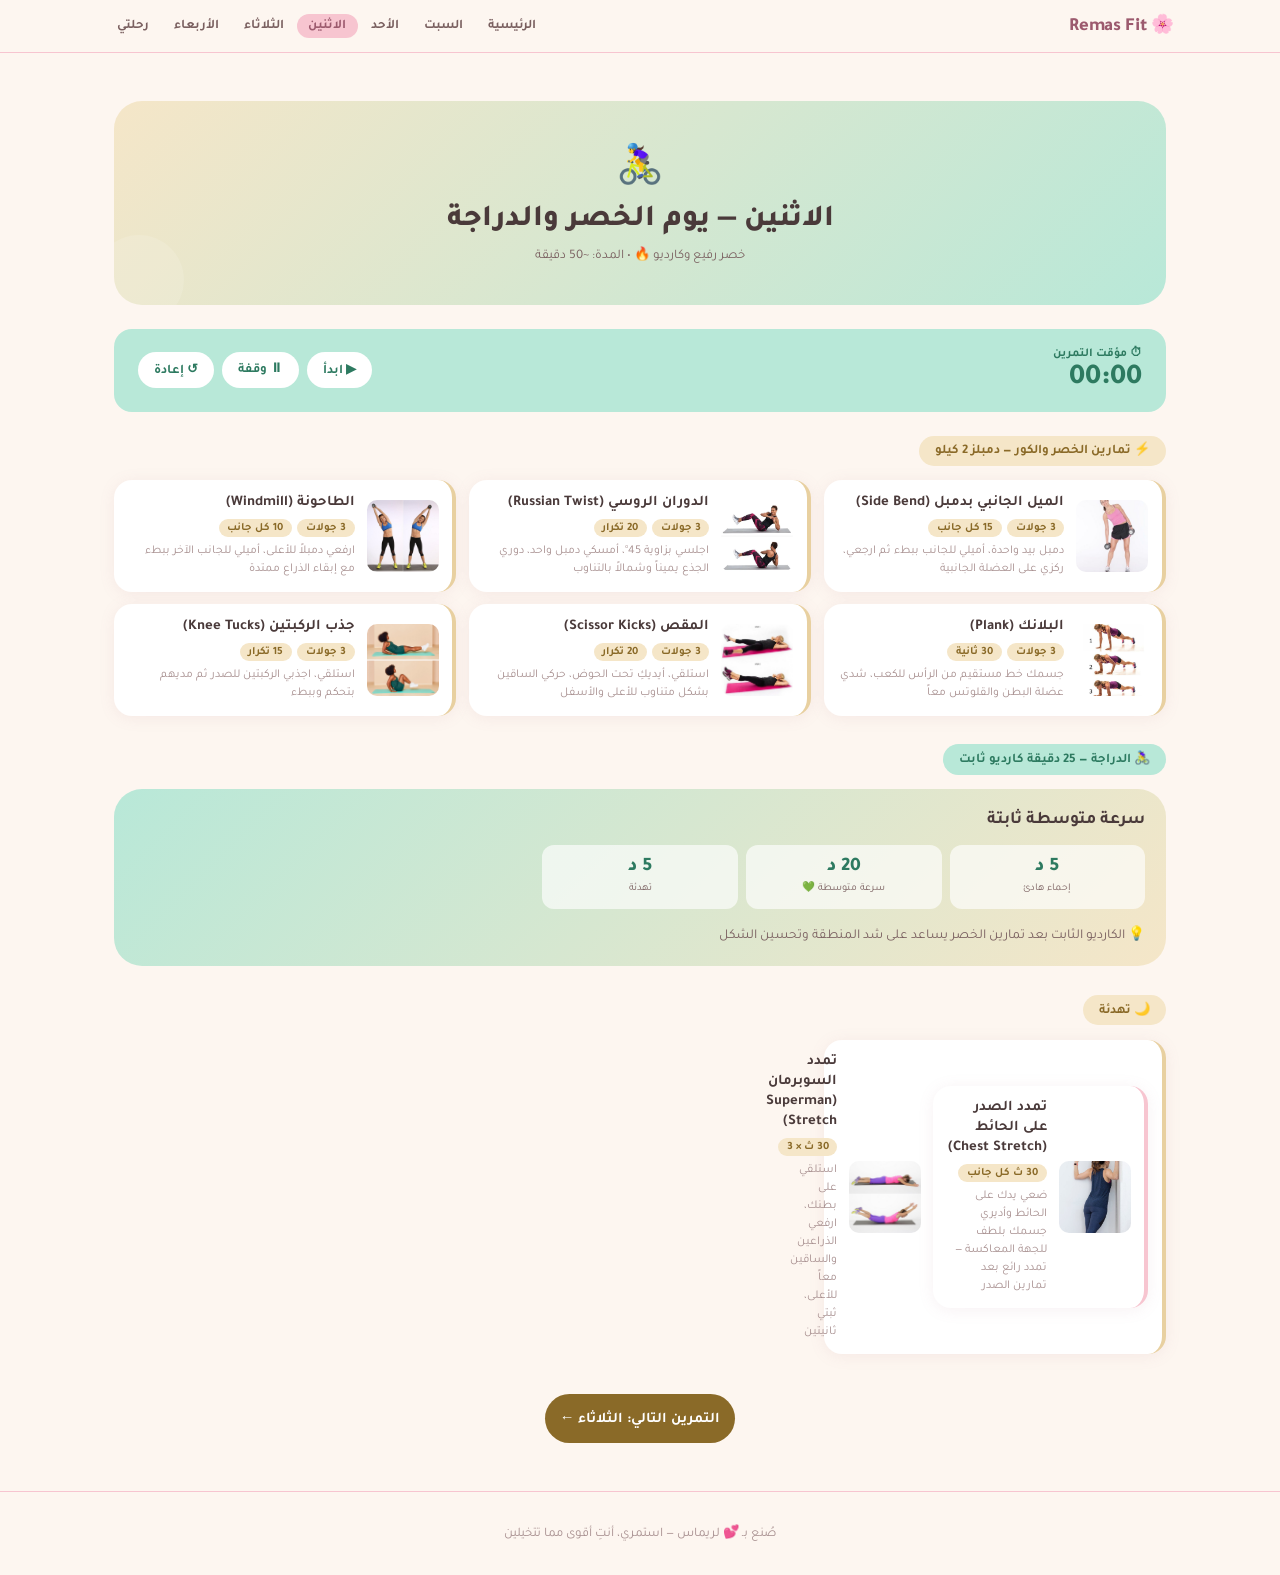
==== commit ea1d78eb: "Fix service worker paths" ====
--- a/monday.html
+++ b/monday.html
@@ -63,8 +63,8 @@
       </div>
 
       <div class="exercise-card sand-border">
-        <img class="exercise-img" src="images/Russian twist.jpg" alt="دوران روسي" onerror="this.style.display='none';this.nextElementSibling.style.display='flex'"/>
-        <div class="exercise-img-placeholder" style="display:none"><span>⚡</span>Russian twist.jpg</div>
+        <img class="exercise-img" src="images/Russian Twist.webp" alt="دوران روسي" onerror="this.style.display='none';this.nextElementSibling.style.display='flex'"/>
+        <div class="exercise-img-placeholder" style="display:none"><span>⚡</span>Russian Twist.webp</div>
         <div class="exercise-body">
         <div class="exercise-name">الدوران الروسي (Russian Twist)</div>
         <div class="exercise-meta"><span class="pill sand">3 جولات</span><span class="pill sand">20 تكرار</span></div>
--- a/style.css
+++ b/style.css
@@ -88,7 +88,7 @@
   display: flex;
   align-items: center;
   justify-content: space-between;
-  height: 56px;
+  height: 52px;
   padding: 0 1rem;
 }
 
@@ -184,6 +184,7 @@
   padding: 1.5rem 1rem 0;
   max-width: 1100px;
   margin: 0 auto;
+  width: 100%;
 }
 
 .hero-badge {
@@ -224,8 +225,10 @@
   grid-template-columns: repeat(auto-fit, minmax(240px, 1fr));
   gap: 1rem;
   max-width: 1100px;
+  width: 100%;
   margin: 1.5rem auto;
   padding: 0 1rem;
+  box-sizing: border-box;
 }
 
 .quote-card {
@@ -711,6 +714,11 @@
   .nav-links { display: none; }
   .bottom-nav { display: block; }
 
+  /* مسافة تحت المحتوى عشان ما يتغطى بالـ bottom nav */
+  body {
+    padding-bottom: calc(56px + env(safe-area-inset-bottom, 0px));
+  }
+
   .week-grid { grid-template-columns: repeat(4, 1fr); gap: 0.5rem; }
 
   .bike-intervals { grid-template-columns: repeat(3, 1fr); }
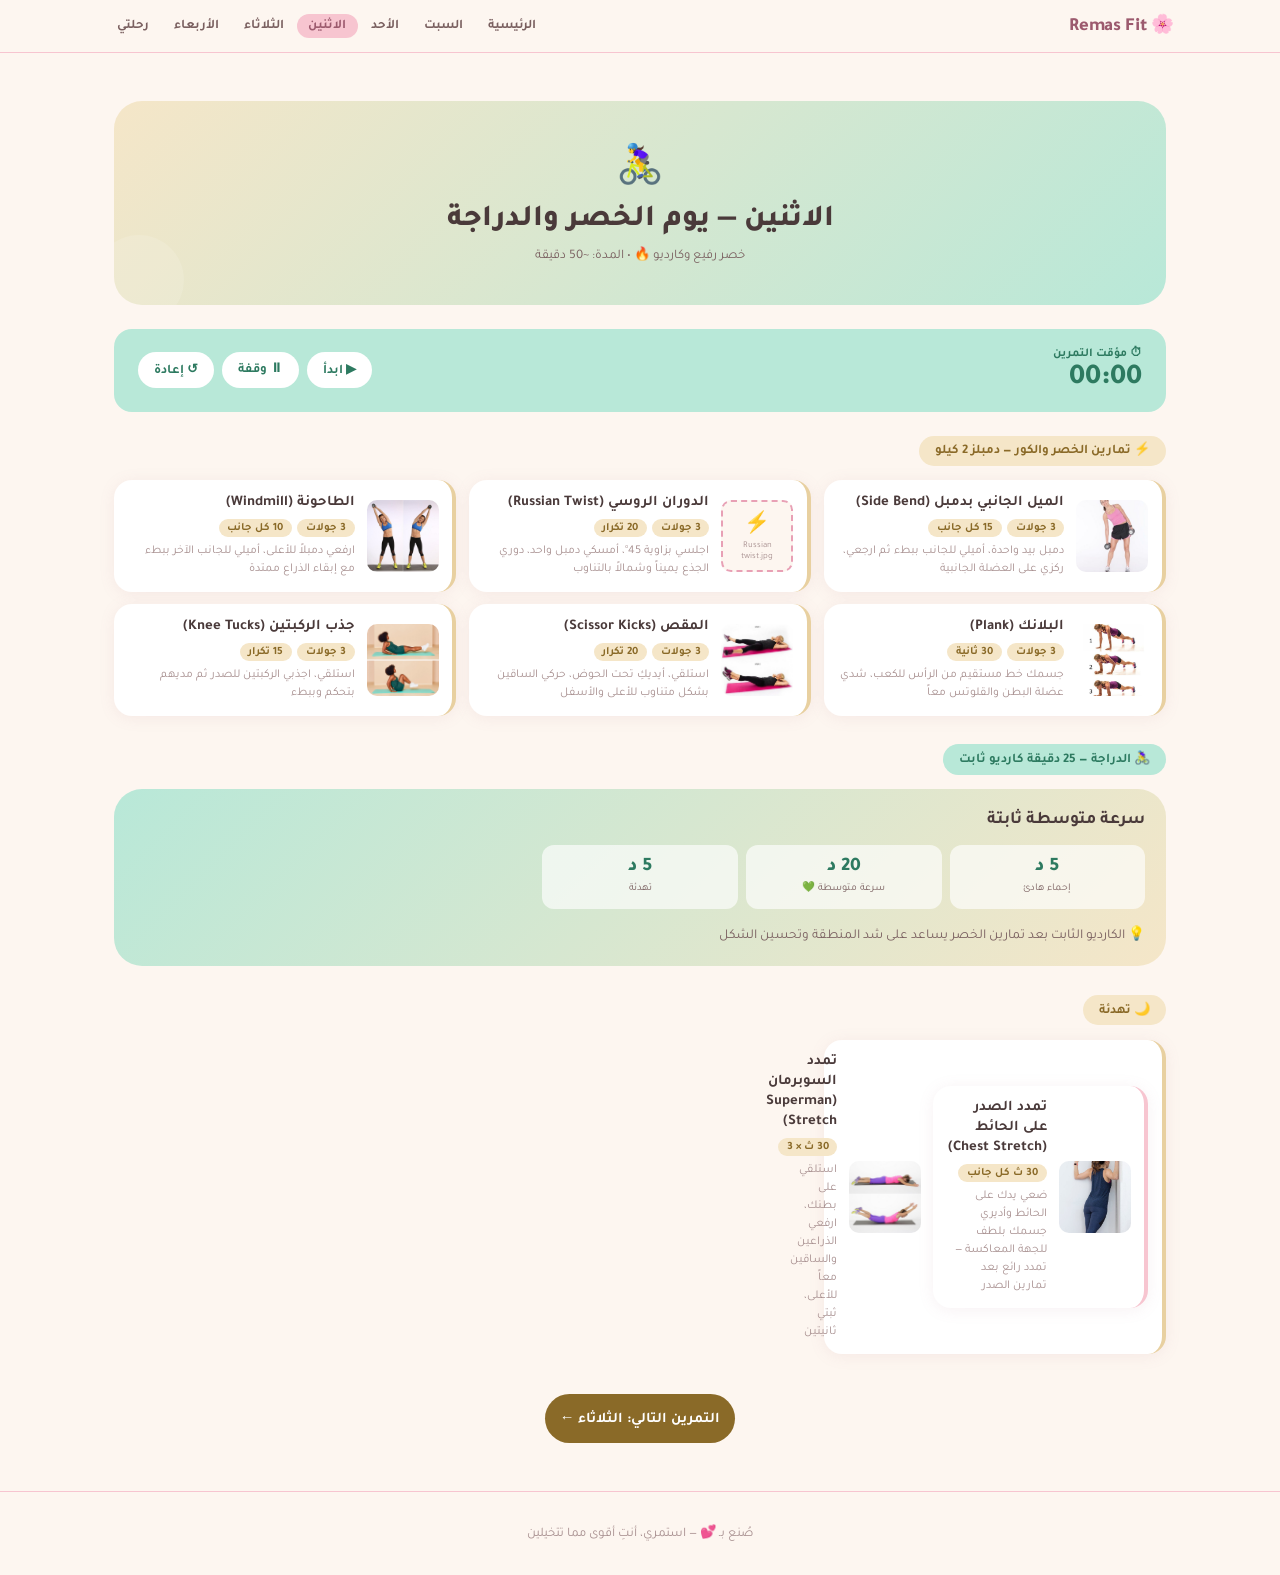
==== commit ba8efa6a: "Fix service worker paths" ====
--- a/monday.html
+++ b/monday.html
@@ -63,8 +63,8 @@
       </div>
 
       <div class="exercise-card sand-border">
-        <img class="exercise-img" src="images/Russian Twist.webp" alt="دوران روسي" onerror="this.style.display='none';this.nextElementSibling.style.display='flex'"/>
-        <div class="exercise-img-placeholder" style="display:none"><span>⚡</span>Russian Twist.webp</div>
+        <img class="exercise-img" src="images/Russian twist.jpg" alt="دوران روسي" onerror="this.style.display='none';this.nextElementSibling.style.display='flex'"/>
+        <div class="exercise-img-placeholder" style="display:none"><span>⚡</span>Russian twist.jpg</div>
         <div class="exercise-body">
         <div class="exercise-name">الدوران الروسي (Russian Twist)</div>
         <div class="exercise-meta"><span class="pill sand">3 جولات</span><span class="pill sand">20 تكرار</span></div>
@@ -158,7 +158,7 @@
 </div>
 
 <footer>
-  <p>صُنع بـ <span>💕</span> لريماس — استمري، أنتِ أقوى مما تتخيلين</p>
+  <p>صُنع بـ <span>💕</span>  — استمري، أنتِ أقوى مما تتخيلين</p>
 </footer>
 <script>
 let t=0,running=false,iv;
@@ -176,37 +176,5 @@
 }
 </script>
 
-<nav class="bottom-nav">
-  <div class="bottom-nav-inner">
-      <a href="index.html" class="">
-        <span class="bn-icon">🏠</span>
-        <span>الرئيسية</span>
-      </a>
-      <a href="saturday.html" class="">
-        <span class="bn-icon">💪</span>
-        <span>السبت</span>
-      </a>
-      <a href="sunday.html" class="">
-        <span class="bn-icon">🍑</span>
-        <span>الأحد</span>
-      </a>
-      <a href="monday.html" class="active">
-        <span class="bn-icon">🚴‍♀️</span>
-        <span>الاثنين</span>
-      </a>
-      <a href="tuesday.html" class="">
-        <span class="bn-icon">✨</span>
-        <span>الثلاثاء</span>
-      </a>
-      <a href="wednesday.html" class="">
-        <span class="bn-icon">🌿</span>
-        <span>الأربعاء</span>
-      </a>
-      <a href="my-journey.html" class="">
-        <span class="bn-icon">⭐</span>
-        <span>رحلتي</span>
-      </a>
-  </div>
-</nav>
 </body>
 </html>
--- a/style.css
+++ b/style.css
@@ -123,51 +123,6 @@
   color: var(--blush-text);
 }
 
-/* ─── BOTTOM NAV للجوال ─── */
-.bottom-nav {
-  display: none;
-  position: fixed;
-  bottom: 0;
-  right: 0;
-  left: 0;
-  background: rgba(253,246,240,0.97);
-  backdrop-filter: blur(16px);
-  -webkit-backdrop-filter: blur(16px);
-  border-top: 1.5px solid var(--blush);
-  z-index: 100;
-  padding-bottom: env(safe-area-inset-bottom, 8px);
-}
-
-.bottom-nav-inner {
-  display: flex;
-  justify-content: space-around;
-  align-items: center;
-  height: 56px;
-  padding: 0 0.5rem;
-}
-
-.bottom-nav a {
-  display: flex;
-  flex-direction: column;
-  align-items: center;
-  gap: 2px;
-  text-decoration: none;
-  color: var(--text-light);
-  font-size: 0.6rem;
-  font-weight: 600;
-  padding: 0.3rem 0.5rem;
-  border-radius: var(--radius-sm);
-  transition: var(--transition);
-  min-width: 44px;
-}
-
-.bottom-nav a .bn-icon { font-size: 1.3rem; line-height: 1; }
-.bottom-nav a.active { color: var(--blush-text); }
-.bottom-nav a.active .bn-icon-wrap {
-  background: var(--blush);
-  border-radius: 50px;
-  padding: 0.2rem 0.6rem;
-}
 
 /* ─── SECTION ─── */
 .section {
@@ -677,7 +632,6 @@
 
 /* ─── DESKTOP — شاشات كبيرة ─── */
 @media (min-width: 768px) {
-  .bottom-nav { display: none !important; }
   .nav-links { display: flex; }
 
   footer { margin-bottom: 0; }
@@ -711,13 +665,28 @@
 
 /* ─── MOBILE — الجوال ─── */
 @media (max-width: 767px) {
-  .nav-links { display: none; }
-  .bottom-nav { display: block; }
-
-  /* مسافة تحت المحتوى عشان ما يتغطى بالـ bottom nav */
-  body {
-    padding-bottom: calc(56px + env(safe-area-inset-bottom, 0px));
+  .nav-links {
+    display: flex;
+    gap: 0.1rem;
+    overflow-x: auto;
+    -webkit-overflow-scrolling: touch;
+    scrollbar-width: none;
+    padding-bottom: 2px;
   }
+  .nav-links::-webkit-scrollbar { display: none; }
+
+  .nav-links a {
+    font-size: 0.75rem;
+    padding: 0.3rem 0.55rem;
+    white-space: nowrap;
+  }
+
+  .nav-logo { font-size: 1rem; }
+
+  /* مسافة تحت المحتوى */
+  body { padding-bottom: 1rem; }
+
+  footer { margin-bottom: 0; }
 
   .week-grid { grid-template-columns: repeat(4, 1fr); gap: 0.5rem; }
 
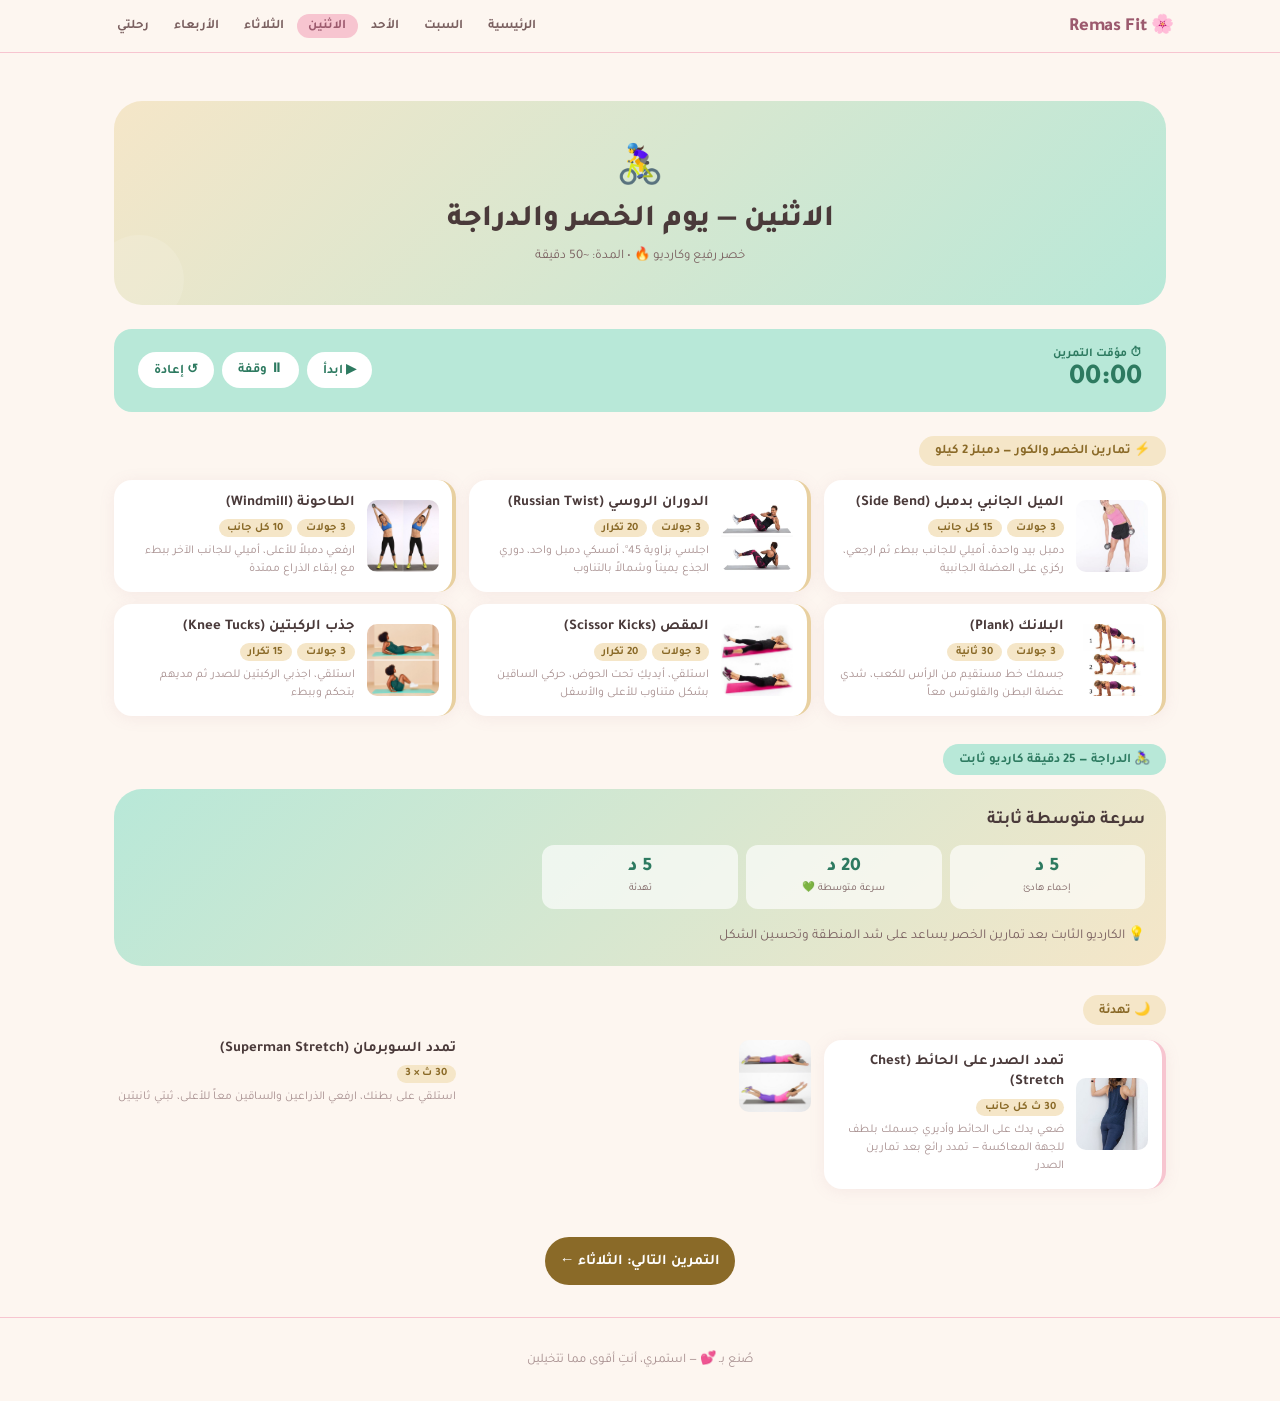
==== commit db164dc4: "Fix service worker paths" ====
--- a/monday.html
+++ b/monday.html
@@ -63,8 +63,8 @@
       </div>
 
       <div class="exercise-card sand-border">
-        <img class="exercise-img" src="images/Russian twist.jpg" alt="دوران روسي" onerror="this.style.display='none';this.nextElementSibling.style.display='flex'"/>
-        <div class="exercise-img-placeholder" style="display:none"><span>⚡</span>Russian twist.jpg</div>
+        <img class="exercise-img" src="images/Russian Twist.webp" alt="دوران روسي" onerror="this.style.display='none';this.nextElementSibling.style.display='flex'"/>
+        <div class="exercise-img-placeholder" style="display:none"><span>⚡</span>Russian Twist.webp</div>
         <div class="exercise-body">
         <div class="exercise-name">الدوران الروسي (Russian Twist)</div>
         <div class="exercise-meta"><span class="pill sand">3 جولات</span><span class="pill sand">20 تكرار</span></div>
@@ -131,7 +131,6 @@
   <div class="workout-section">
     <div class="workout-label sand">🌙 تهدئة</div>
     <div class="exercise-grid">
-      <div class="exercise-card sand-border">
       <div class="exercise-card">
         <img class="exercise-img" src="images/Chest stretch on the wall.jpg" alt="تمدد الصدر على الحائط" onerror="this.style.display='none';this.nextElementSibling.style.display='flex'"/>
         <div class="exercise-img-placeholder" style="display:none"><span>🌙</span>Chest stretch on the wall.jpg</div>
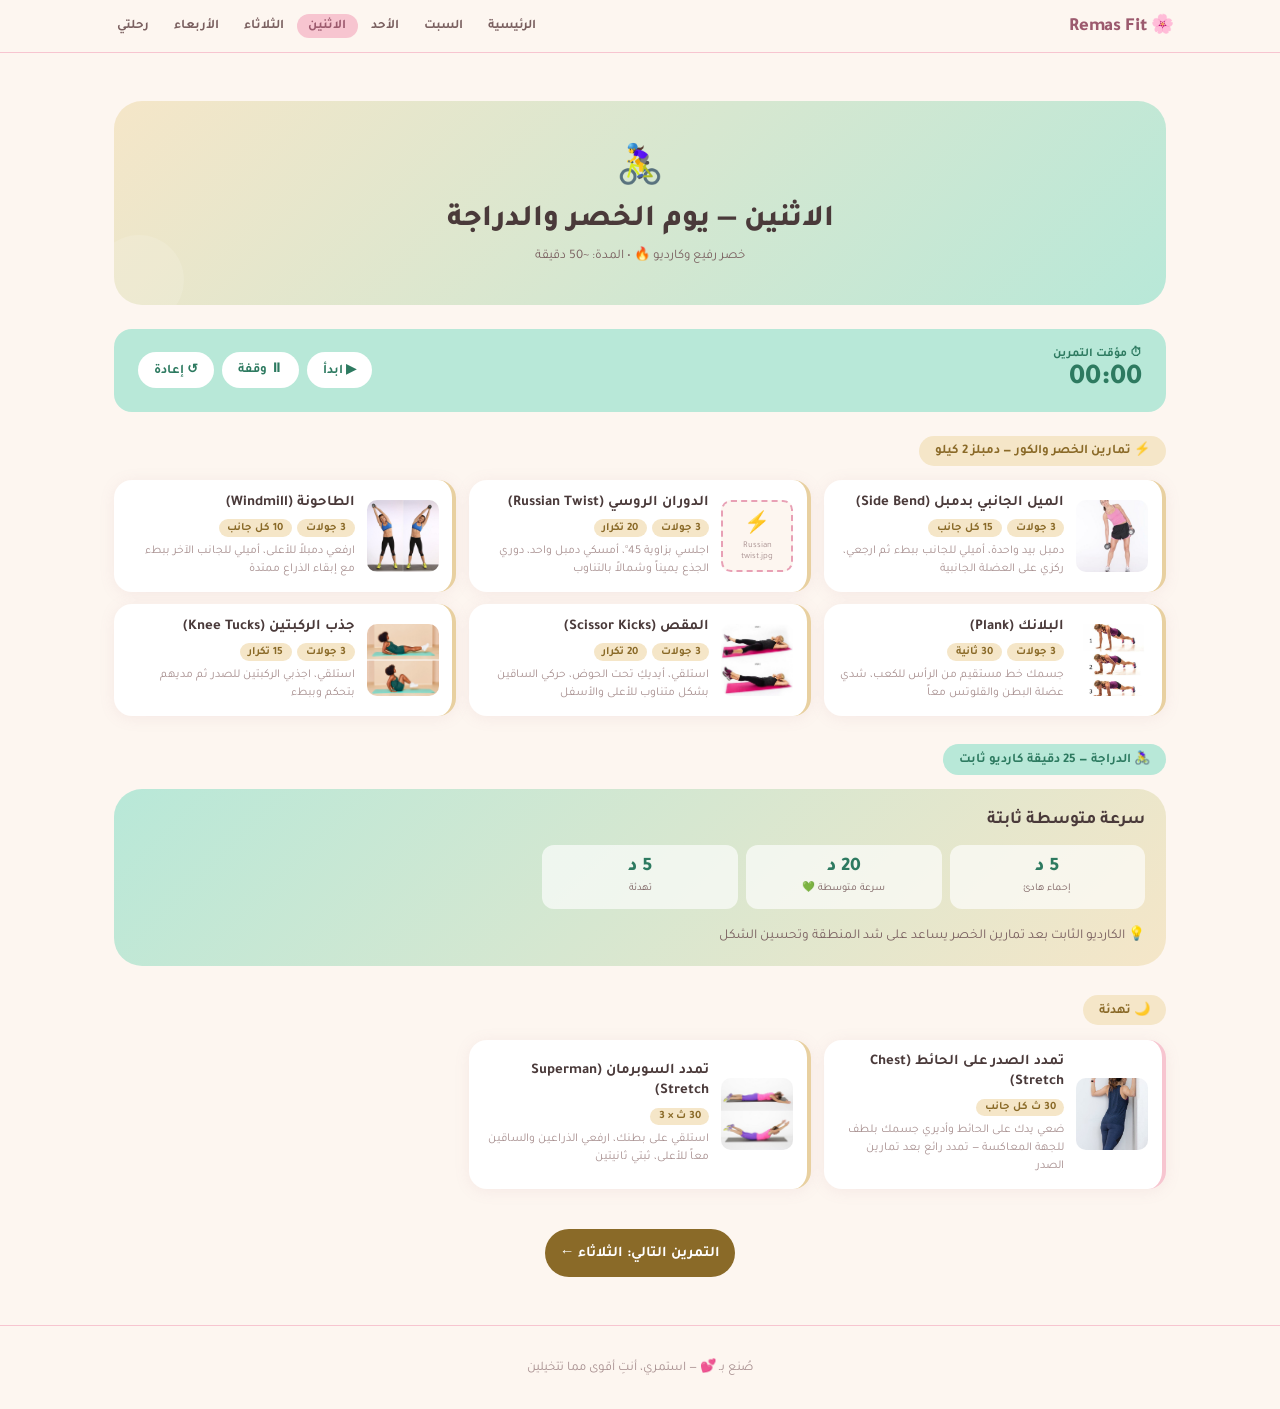
==== commit e6a47f56: "Fix service worker paths" ====
--- a/monday.html
+++ b/monday.html
@@ -16,7 +16,7 @@
 <body>
 <nav>
   <div class="nav-inner">
-    <a class="nav-logo" href="index.html">🌸 Remas Fit</a>
+    <a class="nav-logo" href="index.html"> 🌸 Remas Fit</a>
     <ul class="nav-links">
       <li><a href="index.html">الرئيسية</a></li>
       <li><a href="saturday.html">السبت</a></li>
@@ -63,8 +63,8 @@
       </div>
 
       <div class="exercise-card sand-border">
-        <img class="exercise-img" src="images/Russian Twist.webp" alt="دوران روسي" onerror="this.style.display='none';this.nextElementSibling.style.display='flex'"/>
-        <div class="exercise-img-placeholder" style="display:none"><span>⚡</span>Russian Twist.webp</div>
+        <img class="exercise-img" src="images/Russian twist.jpg" alt="دوران روسي" onerror="this.style.display='none';this.nextElementSibling.style.display='flex'"/>
+        <div class="exercise-img-placeholder" style="display:none"><span>⚡</span>Russian twist.jpg</div>
         <div class="exercise-body">
         <div class="exercise-name">الدوران الروسي (Russian Twist)</div>
         <div class="exercise-meta"><span class="pill sand">3 جولات</span><span class="pill sand">20 تكرار</span></div>
@@ -140,6 +140,7 @@
         <div class="exercise-tip">ضعي يدك على الحائط وأديري جسمك بلطف للجهة المعاكسة — تمدد رائع بعد تمارين الصدر</div>
         </div>
       </div>
+      <div class="exercise-card sand-border">
         <img class="exercise-img" src="images/Superman stretch.jpg" alt="سوبرمان ستريتش" onerror="this.style.display='none';this.nextElementSibling.style.display='flex'"/>
         <div class="exercise-img-placeholder" style="display:none"><span>🌙</span>Superman stretch.jpg</div>
         <div class="exercise-body">
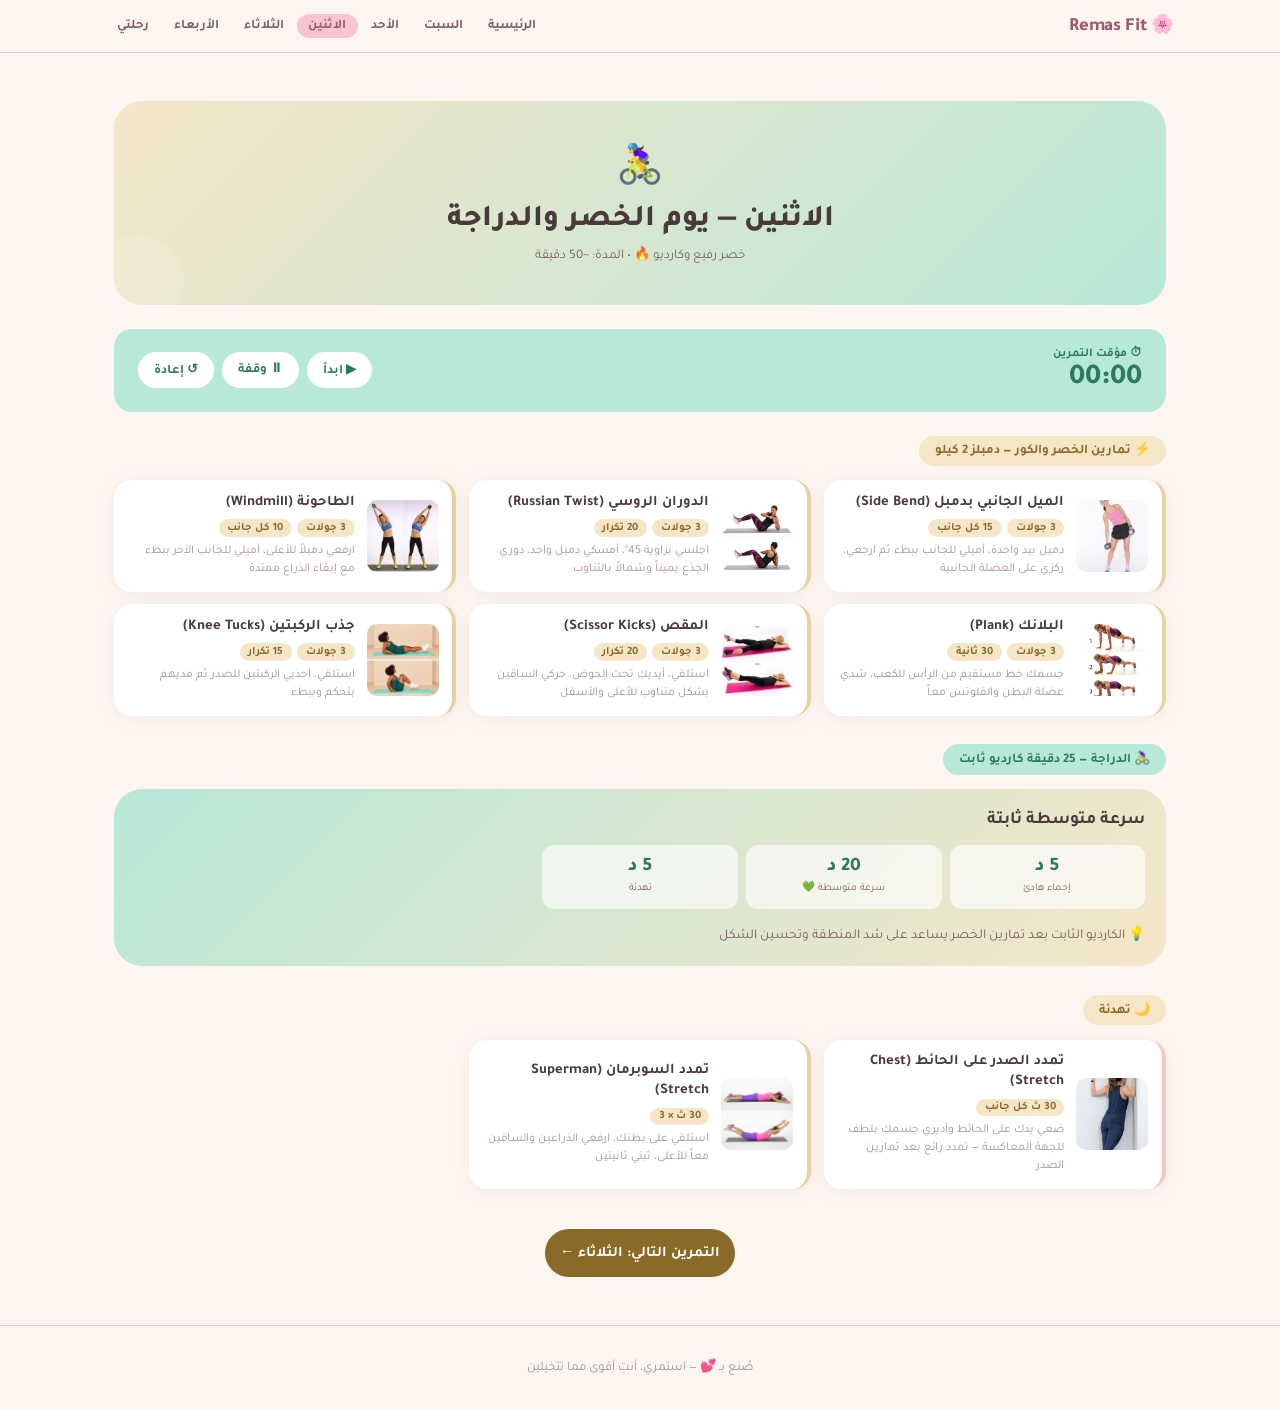
==== commit 9c193de7: "Fix service worker paths" ====
--- a/monday.html
+++ b/monday.html
@@ -63,8 +63,8 @@
       </div>
 
       <div class="exercise-card sand-border">
-        <img class="exercise-img" src="images/Russian twist.jpg" alt="دوران روسي" onerror="this.style.display='none';this.nextElementSibling.style.display='flex'"/>
-        <div class="exercise-img-placeholder" style="display:none"><span>⚡</span>Russian twist.jpg</div>
+        <img class="exercise-img" src="images/Russian Twist.webp" alt="دوران روسي" onerror="this.style.display='none';this.nextElementSibling.style.display='flex'"/>
+        <div class="exercise-img-placeholder" style="display:none"><span>⚡</span>Russian Twist.webp</div>
         <div class="exercise-body">
         <div class="exercise-name">الدوران الروسي (Russian Twist)</div>
         <div class="exercise-meta"><span class="pill sand">3 جولات</span><span class="pill sand">20 تكرار</span></div>
